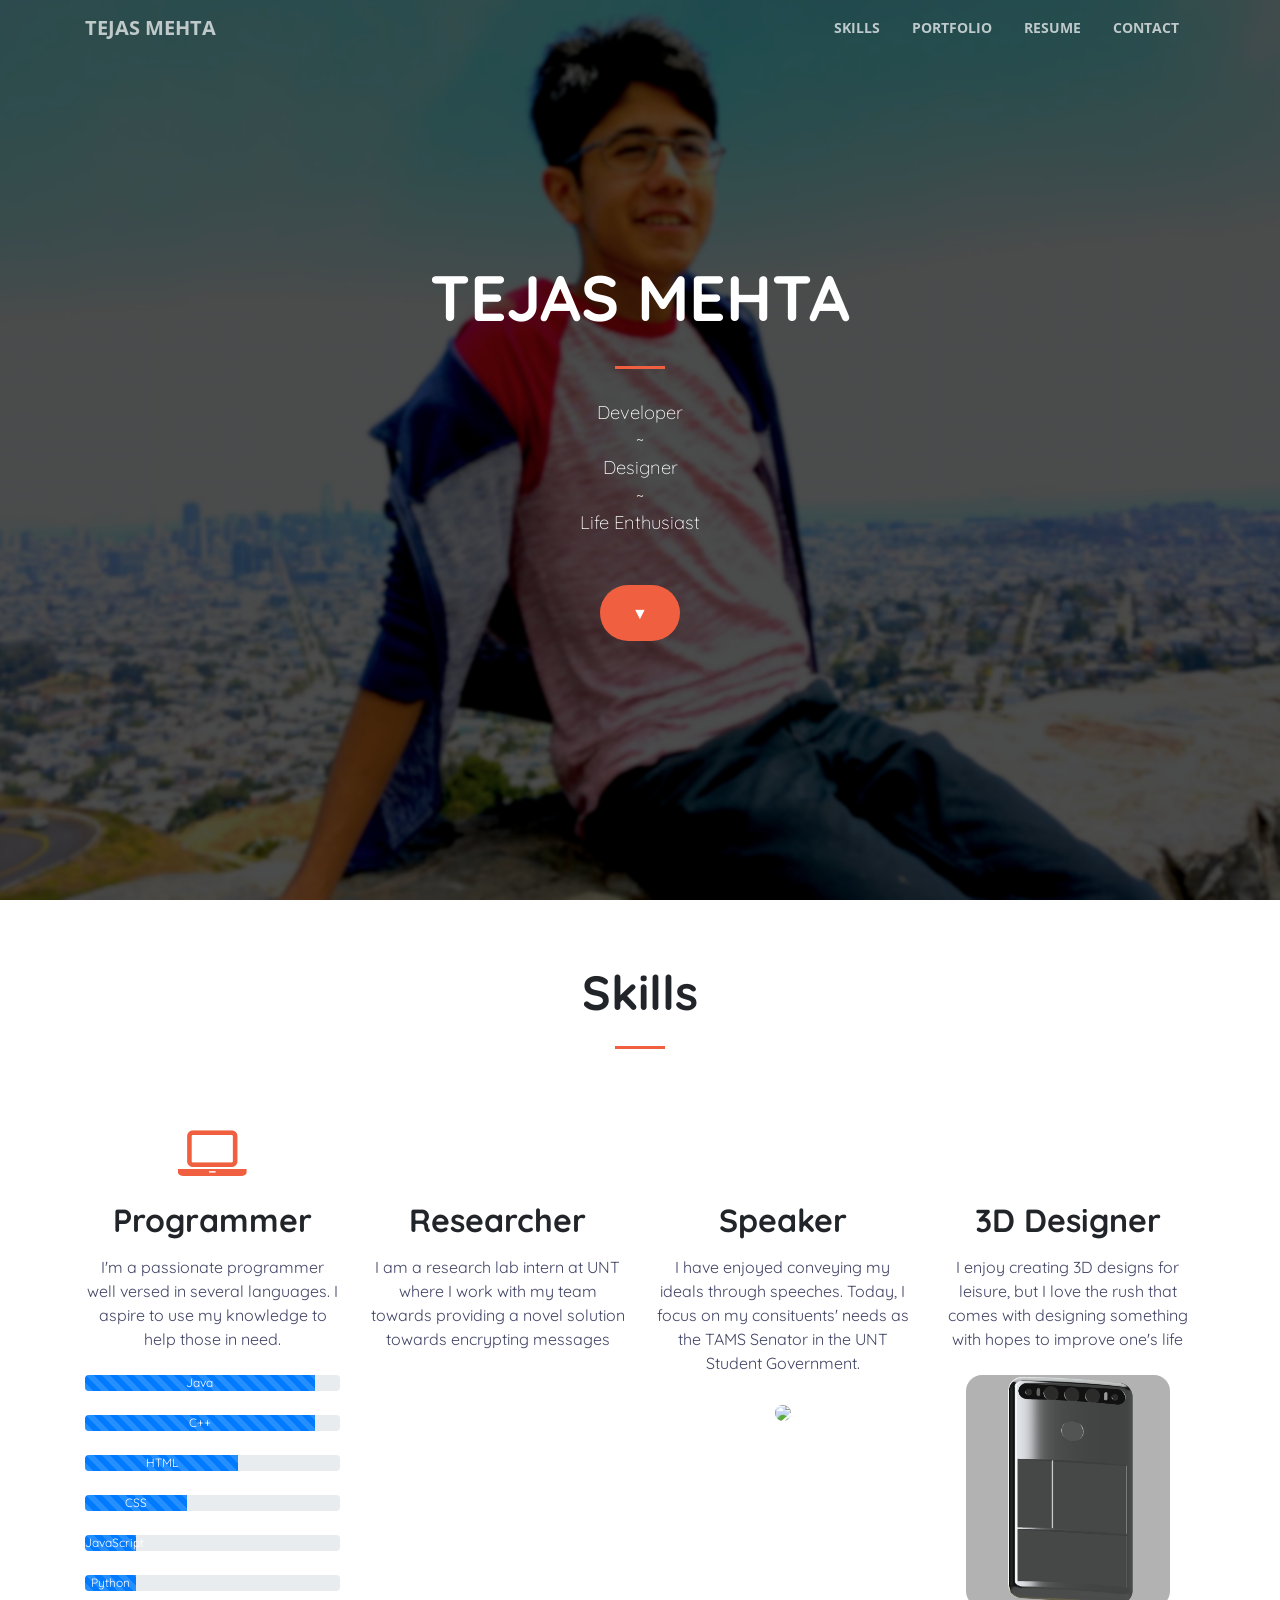
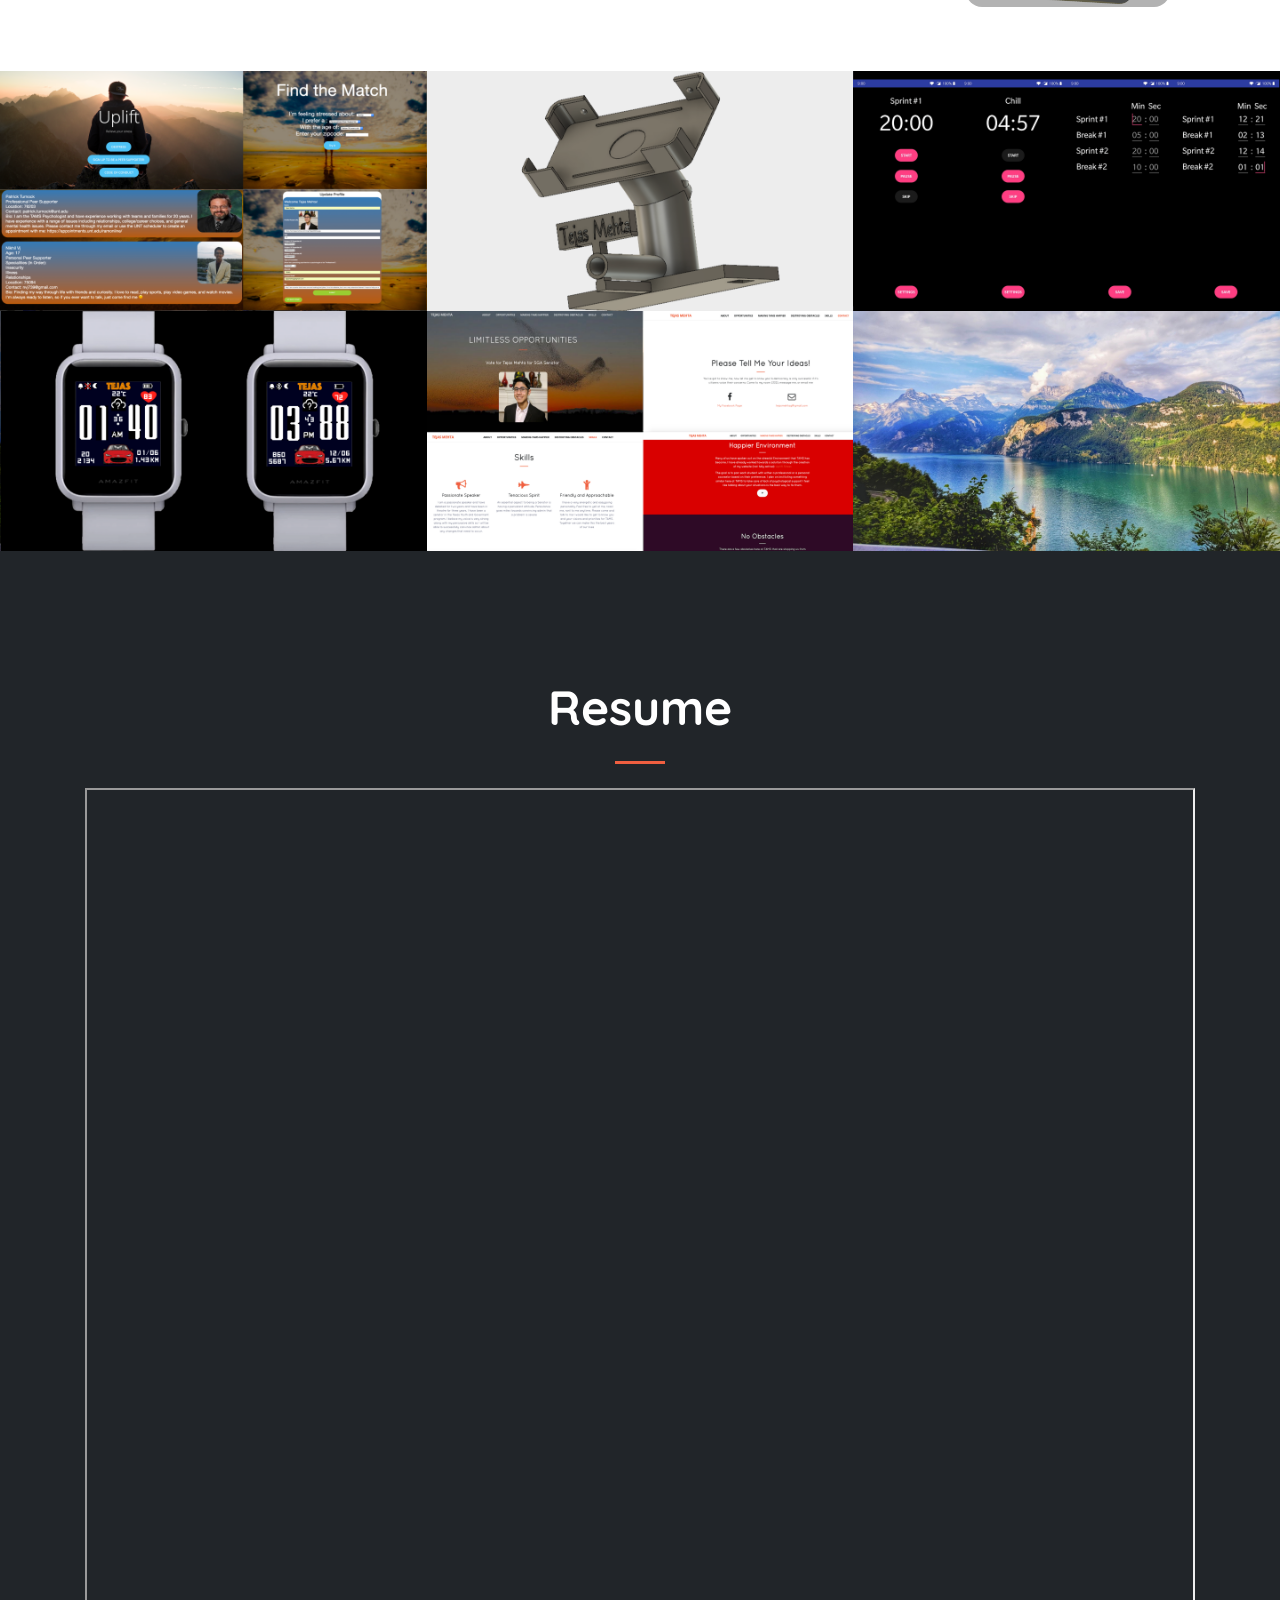
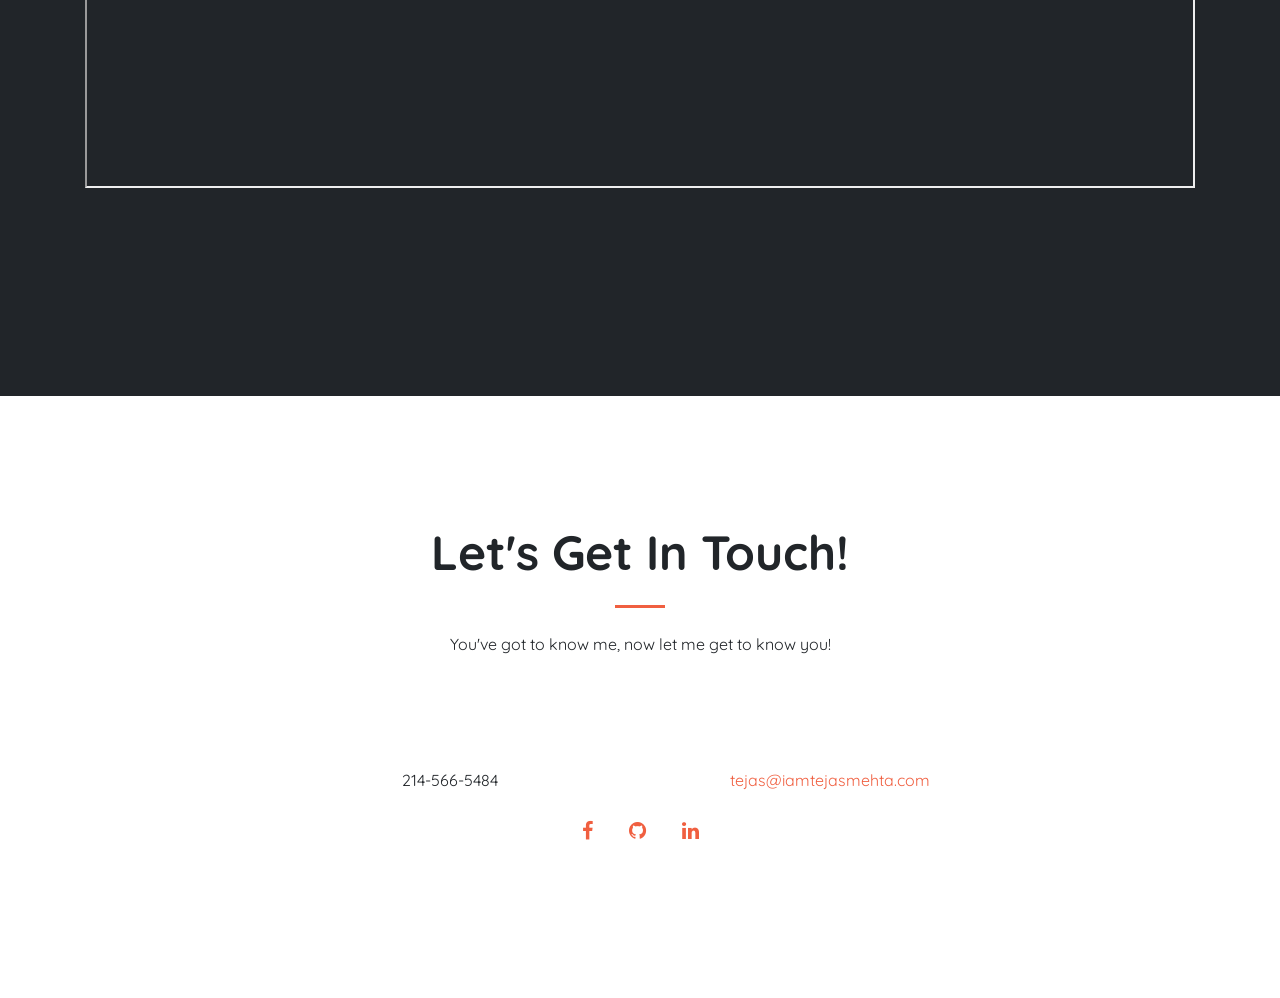
==== index.html @ 51f8ac5a "Pictures/-About Added pictures below skills. Removed the about section." ====
<!DOCTYPE html>
<html lang="en">

  <head>

    <meta charset="utf-8">
    <meta name="viewport" content="width=device-width, initial-scale=1, shrink-to-fit=no">
    <meta name="description" content="I am a TAMS student at the University of North Texas. I enjoy programming to make a difference in the community and I hope to give back by using my knowledge to help nonprofits and charities.">
    <meta name="author" content="Tejas Mehta">

    <title>Tejas Mehta</title>

    <!-- Bootstrap core CSS -->
    <link href="vendor/bootstrap/css/bootstrap.css" rel="stylesheet">


    <!-- Custom fonts for this template -->
    <link href="vendor/font-awesome/css/font-awesome.min.css" rel="stylesheet" type="text/css">
    <link href='https://fonts.googleapis.com/css?family=Open+Sans:300italic,400italic,600italic,700italic,800italic,400,300,600,700,800' rel='stylesheet' type='text/css'>
    <link href="https://fonts.googleapis.com/css?family=Quicksand" rel="stylesheet">
    <!-- Plugin CSS -->
    <link href="vendor/magnific-popup/magnific-popup.css" rel="stylesheet">

    <!-- Custom styles for this template -->
    <link href="css/creative.css" rel="stylesheet">

  </head>

  <body id="page-top">

    <!-- Navigation -->
    <nav class="navbar navbar-expand-lg navbar-light fixed-top" id="mainNav">
      <div class="container">
        <a class="navbar-brand js-scroll-trigger" href="#page-top">Tejas Mehta</a>
        <button class="navbar-toggler navbar-toggler-right" type="button" data-toggle="collapse" data-target="#navbarResponsive" aria-controls="navbarResponsive" aria-expanded="false" aria-label="Toggle navigation">
          <span class="navbar-toggler-icon"></span>
        </button>
        <div class="collapse navbar-collapse" id="navbarResponsive">
          <ul class="navbar-nav ml-auto">
          <!--  <li class="nav-item">
              <a class="nav-link js-scroll-trigger" href="#about">About</a>
            </li>-->
            <li class="nav-item">
              <a class="nav-link js-scroll-trigger" href="#skills">Skills</a>
            </li>
            <li class="nav-item">
              <a class="nav-link js-scroll-trigger" href="#portfolio">Portfolio</a>
            </li>
            <li class="nav-item">
              <a class="nav-link js-scroll-trigger" href="#resume">Resume</a>
            </li>
            <li class="nav-item">
              <a class="nav-link js-scroll-trigger" href="#contact">Contact</a>
            </li>
          </ul>
        </div>
      </div>
    </nav>

    <header class="masthead text-center text-white d-flex">
      <div class="container my-auto">
        <div class="row">
          <div class="col-lg-10 mx-auto">
            <h1 class="text-uppercase">
              <strong>Tejas Mehta</strong>
            </h1>
            <hr>
          </div>
          <div class="col-lg-8 mx-auto">
            <p class="text-boldish mb-5">Developer<br>~<br>Designer<br>~<br>Life Enthusiast</p>

          <a class="btn btn-primary btn-xl js-scroll-trigger" href="#skills">&#9660;</a>
          </div>
        </div>
      </div>
    </header>

    <!--<section class="bg-primary" id="about">
      <div class="container">
        <div class="row">
          <div class="col-lg-8 mx-auto text-center">
            <h2 class="section-heading text-white">Purpose</h2>
            <hr class="light my-4">
            <img class="rounded embed-responsive" src="img/TejasMehta.jpg" alt="Tejas Mehta Developer TAMS" style="width: 40%; position: relative;
    top: 0; bottom:0; left: 0; right:0;
    margin: auto;">
            <br>
            <p class="text-faded mb-4">I am a TAMS student at UNT. I enjoy programming to make a difference in the community and I hope to give back by using my knowledge to help nonprofits and charities.</p>
            <a class="btn btn-light btn-xl js-scroll-trigger" href="#skills">Get Started!</a>
          </div>
        </div>
      </div>
    </section>-->

    <section id="skills" style="padding:4rem;">
      <div class="container">
        <div class="row">
          <div class="col-lg-12 text-center">
            <h2 class="section-heading">Skills</h2>
            <hr class="my-4">
          </div>
        </div>
      </div>
      <div class="container">
        <div class="row">
          <div class="col-lg-3 col-md-6 text-center">
            <div class="service-box mt-5 mx-auto">
              <i class="fa fa-4x fas fa-laptop text-primary mb-3 sr-icons"></i>
              <h6 class="mb-3">Programmer</h3>
              <p class="text-muter mb-0">I'm a passionate programmer well versed in several languages. I aspire to use my knowledge to help those in need.</p>
              <br>
              <div class="progress">
      <div class="progress-bar progress-bar-success progress-bar-striped" role="progressbar" aria-valuenow="40" aria-valuemin="0" aria-valuemax="100" style="width:90%">
        Java
      </div>
    </div>
    <br>
    <div class="progress">
      <div class="progress-bar progress-bar-info progress-bar-striped" role="progressbar" aria-valuenow="50" aria-valuemin="0" aria-valuemax="100" style="width:90%">
        C++
      </div>
    </div>
    <br>
    <div class="progress">
      <div class="progress-bar progress-bar-warning progress-bar-striped" role="progressbar" aria-valuenow="60" aria-valuemin="0" aria-valuemax="100" style="width:60%">
        HTML
      </div>
    </div>
    <br>
    <div class="progress">
      <div class="progress-bar progress-bar-danger progress-bar-striped" role="progressbar" aria-valuenow="70" aria-valuemin="0" aria-valuemax="100" style="width:40%">
        CSS
      </div>
    </div>
    <br>
    <div class="progress">
      <div class="progress-bar progress-bar-danger progress-bar-striped" role="progressbar" aria-valuenow="70" aria-valuemin="0" aria-valuemax="100" style="width:20%">
        JavaScript
      </div>
    </div>
    <br>
    <div class="progress">
      <div class="progress-bar progress-bar-danger progress-bar-striped" role="progressbar" aria-valuenow="70" aria-valuemin="0" aria-valuemax="100" style="width:20%">
        Python
      </div>
    </div>
            </div>
          </div>
          <div class="col-lg-3 col-md-6 text-center">
            <div class="service-box mt-5 mx-auto">
              <i class="fa fa-4x fas fa-search text-primary mb-3 sr-icons"></i>
              <h6 class="mb-3">Researcher</h3>
              <p class="text-muter mb-0">I am a research lab intern at UNT where I work with my team towards providing a novel solution towards encrypting messages</p>
            </div>
          </div>
          <div class="col-lg-3 col-md-6 text-center">
            <div class="service-box mt-5 mx-auto">
              <i class="fa fa-4x fas fa-bullhorn text-primary mb-3 sr-icons"></i>
              <h6 class="mb-3">Speaker</h3>
              <p class="text-muter mb-0">I have enjoyed conveying my ideals through speeches. Today, I focus on my consituents' needs as the TAMS Senator in the UNT Student Government.</p>
              <br>
              <img class="img-fluid" src="img/TejasSGA.jpg" style="max-width: 80%; border-radius: 1em;"></img>
            </div>
          </div>
          <div class="col-lg-3 col-md-6 text-center">
            <div class="service-box mt-5 mx-auto">
              <i class="fa fa-4x fas fa-save text-primary mb-3 sr-icons"></i>
              <h6 class="mb-3">3D Designer</h3>
              <p class="text-muter mb-0">I enjoy creating 3D designs for leisure, but I love the rush that comes with designing something with hopes to improve one's life</p>
              <br>
              <img class="img-fluid" src="img/3DPhone.png" style="max-width: 80%; border-radius: 1em;"></img>
            </div>
          </div>
        </div>
      </div>
    </section>

    <section class="p-0" id="portfolio" style="background-color:#000000">
    <!--  <div class="container">
        <div class="row">
          <div class="col-lg-12 text-center">
            <br>
            <br>
            <br>
            <h2 class="section-heading" style="color:white;">Portfolio</h2>
            <hr class="my-4">
          </div>
        </div>
      </div>-->
      <div class="container-fluid p-0">
        <div class="row no-gutters popup-gallery">
          <div class="col-lg-4 col-sm-6">
            <a class="portfolio-box" href="https://upliftstress.com">
              <img class="img-fluid" src="img/portfolio/thumbnails/upliftstress.png" alt="">
              <div class="portfolio-box-caption">
                <div class="portfolio-box-caption-content">
                  <div class="project-category text-faded">
                    Webapp
                  </div>
                  <div class="project-name">
                    Uplift Stress Peer Support Program
                  </div>
                </div>
              </div>
            </a>
          </div>
          <div class="col-lg-4 col-sm-6">
            <a class="portfolio-box" href="3d.html">
              <img class="img-fluid" src="SamplModel.png" alt="">
              <div class="portfolio-box-caption">
                <div class="portfolio-box-caption-content">
                  <div class="project-category text-faded">
                    Designs
                  </div>
                  <div class="project-name">
                    3D Portfolio
                  </div>
                </div>
              </div>
            </a>
          </div>
          <div class="col-lg-4 col-sm-6">
            <a class="portfolio-box" href="https://play.google.com/store/apps/details?id=com.iamtejasmehta.productivitytimer">
              <img class="img-fluid" src="img/portfolio/thumbnails/flowcus.png" alt="">
              <div class="portfolio-box-caption">
                <div class="portfolio-box-caption-content">
                  <div class="project-category text-faded">
                    Android App
                  </div>
                  <div class="project-name">
                    Flowcus: Productivity Timer
                  </div>
                </div>
              </div>
            </a>
          </div>
          <div class="col-lg-4 col-sm-6">
            <a class="portfolio-box" href="https://github.com/TejasMehta1/AmazefitBipWatchFace/">
              <img class="img-fluid" src="img/portfolio/thumbnails/watchface.png" alt="">
              <div class="portfolio-box-caption">
                <div class="portfolio-box-caption-content">
                  <div class="project-category text-faded">
                    Watch Face
                  </div>
                  <div class="project-name">
                    Custom Watch Face designed for Amazefit Bip
                  </div>
                </div>
              </div>
            </a>
          </div>
          <div class="col-lg-4 col-sm-6">
            <a class="portfolio-box" href="http://tejastdoit.com">
              <img class="img-fluid" src="img/portfolio/thumbnails/SGA.png" alt="">
              <div class="portfolio-box-caption">
                <div class="portfolio-box-caption-content">
                  <div class="project-category text-faded">
                     Website
                  </div>
                  <div class="project-name">
                    UNT Student Government Association Campaign Website
                  </div>
                </div>
              </div>
            </a>
          </div>
          <div class="col-lg-4 col-sm-6">
            <a class="portfolio-box" href="https://www.instagram.com/tejasmehtaphotography/">
              <img class="img-fluid" src="img/portfolio/thumbnails/swiss.jpeg" alt="">
              <div class="portfolio-box-caption">
                <div class="portfolio-box-caption-content">
                  <div class="project-category text-faded">
                    Photography
                  </div>
                  <div class="project-name">
                    Personal Hobby to capture the beauty around me
                  </div>
                </div>
              </div>
            </a>
          </div>
        </div>
      </div>
    </section>

    <section id="resume" class="bg-dark text-white">
      <div class="container text-center">
        <h2 class="mb-4">Resume</h2>
          <hr class="my-4"></hr>

        <iframe id="iframepdf" src="TejasMehtaResumeLM.pdf" width="100%" height="1000px" align="middle"></iframe>
        <br>
        <br>
        <a class="btn btn-light btn-xl sr-button" href="https://drive.google.com/file/d/1ThZBpX7oLF7-K-Q212BuWaue8v_nfNU3/view?usp=sharing">Download Now!</a>

  </div>
    </section>

    <section id="contact">
      <div class="container">
        <div class="row">
          <div class="col-lg-8 mx-auto text-center">
            <h2 class="section-heading">Let's Get In Touch!</h2>
            <hr class="my-4">
            <p class="mb-5">You've got to know me, now let me get to know you!</p>
          </div>
        </div>
        <div class="row">
          <div class="col-lg-4 ml-auto text-center">
            <i class="fa fa-phone fa-3x mb-3 sr-contact"></i>
            <p>214-566-5484</p>
          </div>
          <div class="col-lg-4 mr-auto text-center">
            <i class="fa fa-envelope-o fa-3x mb-3 sr-contact"></i>
            <p>
              <a href="mailto:tejas@iamtejasmehta.com">tejas@iamtejasmehta.com</a>
            </p>
          </div>

          <div class="col-lg-8 mx-auto text-center">
            <p>
              <a class="btn btn-social-icon btn-lg btn-facebook" onclick="_gaq.push(['_trackEvent', 'btn-social-icon', 'click', 'btn-lg']);" href="https://www.facebook.com/TejasMehtaG"><i class="fa fa-facebook"></i></a>
              <a class="btn btn-social-icon btn-lg btn-github" onclick="_gaq.push(['_trackEvent', 'btn-social-icon', 'click', 'btn-lg']);" href="http://github.com/TejasMehta1"><i class="fa fa-github" ></i></a>
              <a class="btn btn-social-icon btn-lg btn-linkedin" onclick="_gaq.push(['_trackEvent', 'btn-social-icon', 'click', 'btn-lg']);" href="https://www.linkedin.com/in/tejas-mehta-98a199147"><i class="fa fa-linkedin"></i></a>
             </p>
            </p>

        </div>
      </div>
    </section>

    <!-- Bootstrap core JavaScript -->
    <script src="vendor/jquery/jquery.min.js"></script>
    <script src="vendor/bootstrap/js/bootstrap.bundle.min.js"></script>

    <!-- Plugin JavaScript -->
    <script src="vendor/jquery-easing/jquery.easing.min.js"></script>
    <script src="vendor/scrollreveal/scrollreveal.min.js"></script>
    <script src="vendor/magnific-popup/jquery.magnific-popupnew.js"></script>

    <!-- Custom scripts for this template -->
    <script src="js/creative.min.js"></script>

  </body>

</html>
---- css/creative.css ----
body,
html {
  width: 100%;
  height: 100%;
}



.text-boldish{
  font-weight: bold;
}

body {
  font-family: 'Quicksand', sans-serif;
  /*font-family: 'Merriweather', 'Helvetica Neue', Arial, sans-serif;*/
}

#skills {

}

hr {
  max-width: 50px;
  border-width: 3px;
  border-color: #F05F40;
}

hr.light {
  border-color: #fff;
}

a {
  color: #F05F40;
  -webkit-transition: all 0.2s;
  -moz-transition: all 0.2s;
  transition: all 0.2s;
}

a:hover {
  color: #f05f40;
}

h1,
h2,
h3,
h4,
h5 {

font-family: 'Quicksand', sans-serif;
font-weight: bolder;
font-size: 3rem;
}

h6
{
  font-family: 'Quicksand', sans-serif;
  font-weight: bolder;
  font-size: 2rem;

}

.text-muter{
  color: rgba(0, 6, 50, 0.75);
}

.bg-primary {
  background-color: #F05F40 !important;
}

.bg-dark {
  background-color: #212529 !important;
}

.text-faded {
  color: rgba(255, 255, 255, 1.0);

}

section {
  padding: 8rem 0;
}

.section-heading {
  margin-top: 0;
}

::-moz-selection {
  color: #fff;
  background: #212529;
  text-shadow: none;
}

::selection {
  color: #fff;
  background: #212529;
  text-shadow: none;
}

img::selection {
  color: #fff;
  background: transparent;
}

img::-moz-selection {
  color: #fff;
  background: transparent;
}

#mainNav {
  border-bottom: 1px solid rgba(33, 37, 41, 0.1);
  background-color: #fff;
  font-family: 'Open Sans', 'Helvetica Neue', Arial, sans-serif;
  -webkit-transition: all 0.2s;
  -moz-transition: all 0.2s;
  transition: all 0.2s;
}

#mainNav .navbar-brand {
  font-weight: 700;
  text-transform: uppercase;
  color: #F05F40;
  font-family: 'Open Sans', 'Helvetica Neue', Arial, sans-serif;
}

#mainNav .navbar-brand:focus, #mainNav .navbar-brand:hover {
  color: #f05f40;
}

#mainNav .navbar-nav > li.nav-item > a.nav-link,
#mainNav .navbar-nav > li.nav-item > a.nav-link:focus {
  font-size: .9rem;
  font-weight: 700;
  text-transform: uppercase;
  color: #212529;
}

#mainNav .navbar-nav > li.nav-item > a.nav-link:hover,
#mainNav .navbar-nav > li.nav-item > a.nav-link:focus:hover {
  color: #F05F40;
}

#mainNav .navbar-nav > li.nav-item > a.nav-link.active,
#mainNav .navbar-nav > li.nav-item > a.nav-link:focus.active {
  color: #F05F40 !important;
  background-color: transparent;
}

#mainNav .navbar-nav > li.nav-item > a.nav-link.active:hover,
#mainNav .navbar-nav > li.nav-item > a.nav-link:focus.active:hover {
  background-color: transparent;
}

@media (min-width: 992px) {
  #mainNav {
    border-color: transparent;
    background-color: transparent;
  }
  #mainNav .navbar-brand {
    color: rgba(255, 255, 255, 0.7);
  }
  #mainNav .navbar-brand:focus, #mainNav .navbar-brand:hover {
    color: #fff;
  }
  #mainNav .navbar-nav > li.nav-item > a.nav-link {
    padding: 0.5rem 1rem;
  }
  #mainNav .navbar-nav > li.nav-item > a.nav-link,
  #mainNav .navbar-nav > li.nav-item > a.nav-link:focus {
    color: rgba(255, 255, 255, 0.7);
  }
  #mainNav .navbar-nav > li.nav-item > a.nav-link:hover,
  #mainNav .navbar-nav > li.nav-item > a.nav-link:focus:hover {
    color: #fff;
  }
  #mainNav.navbar-shrink {
    border-bottom: 1px solid rgba(33, 37, 41, 0.1);
    background-color: #fff;
  }
  #mainNav.navbar-shrink .navbar-brand {
    color: #F05F40;
  }
  #mainNav.navbar-shrink .navbar-brand:focus, #mainNav.navbar-shrink .navbar-brand:hover {
    color: #f05f40;
  }
  #mainNav.navbar-shrink .navbar-nav > li.nav-item > a.nav-link,
  #mainNav.navbar-shrink .navbar-nav > li.nav-item > a.nav-link:focus {
    color: #212529;
  }
  #mainNav.navbar-shrink .navbar-nav > li.nav-item > a.nav-link:hover,
  #mainNav.navbar-shrink .navbar-nav > li.nav-item > a.nav-link:focus:hover {
    color: #F05F40;
  }
}

header.masthead {

  padding-top: 10rem;
  padding-bottom: calc(10rem - 56px);
background-image: url("../img/head2.png");
background-attachment: fixed;
  background-position: center;
  background-repeat: no-repeat;
  background-size: cover;
  background-position: center center;
  -webkit-background-size: cover;
  -moz-background-size: cover;
  -o-background-size: cover;
  background-size: cover;
}

header.masthead hr {
  margin-top: 30px;
  margin-bottom: 30px;
}

header.masthead h1 {
  font-size: 2rem;
}

header.masthead p {
  font-weight: 300;
}

@media (min-width: 768px) {
  header.masthead p {
    font-size: 1.15rem;
  }
}

@media (min-width: 992px) {
  header.masthead {
    height: 100vh;
    min-height: 650px;
    padding-top: 0;
    padding-bottom: 0;
  }
  header.masthead h1 {
    font-size: 3rem;
  }
}

@media (min-width: 1200px) {
  header.masthead h1 {
    font-size: 4rem;
  }
}

.service-box {
  max-width: 400px;
}

.portfolio-box {
  position: relative;
  display: block;
  max-width: 650px;
  margin: 0 auto;
}

.portfolio-box .portfolio-box-caption {
  position: absolute;
  bottom: 0;
  display: block;
  width: 100%;
  height: 100%;
  text-align: center;
  opacity: 0;
  color: #fff;
  background: rgba(240, 95, 64, 0.9);
  -webkit-transition: all 0.2s;
  -moz-transition: all 0.2s;
  transition: all 0.2s;
}

.portfolio-box .portfolio-box-caption .portfolio-box-caption-content {
  position: absolute;
  top: 50%;
  width: 100%;
  transform: translateY(-50%);
  text-align: center;
}

.portfolio-box .portfolio-box-caption .portfolio-box-caption-content .project-category,
.portfolio-box .portfolio-box-caption .portfolio-box-caption-content .project-name {
  padding: 0 15px;
  font-family: 'Open Sans', 'Helvetica Neue', Arial, sans-serif;
}

.portfolio-box .portfolio-box-caption .portfolio-box-caption-content .project-category {
  font-size: 14px;
  font-weight: 600;
  text-transform: uppercase;
}

.portfolio-box .portfolio-box-caption .portfolio-box-caption-content .project-name {
  font-size: 18px;
}

.portfolio-box:hover .portfolio-box-caption {
  opacity: 1;
}

.portfolio-box:focus {
  outline: none;
}

@media (min-width: 768px) {
  .portfolio-box .portfolio-box-caption .portfolio-box-caption-content .project-category {
    font-size: 16px;
  }
  .portfolio-box .portfolio-box-caption .portfolio-box-caption-content .project-name {
    font-size: 22px;
  }
}

.text-primary {
  color: #F05F40 !important;
}

.rounded {
  width: 10px;
}


.btn {
  font-weight: 700;
  text-transform: uppercase;
  border: none;
  border-radius: 300px;
  font-family: 'Open Sans', 'Helvetica Neue', Arial, sans-serif;
}

.btn-xl {
  padding: 1rem 2rem;
}

.btn-primary {
  background-color: #F05F40;
  border-color: #F05F40;
}

.btn-primary:hover, .btn-primary:focus, .btn-primary:active {
  color: #fff;
  background-color: #ee4b28 !important;
}

.btn-primary:active, .btn-primary:focus {
  box-shadow: 0 0 0 0.2rem rgba(240, 95, 64, 0.5) !important;
}
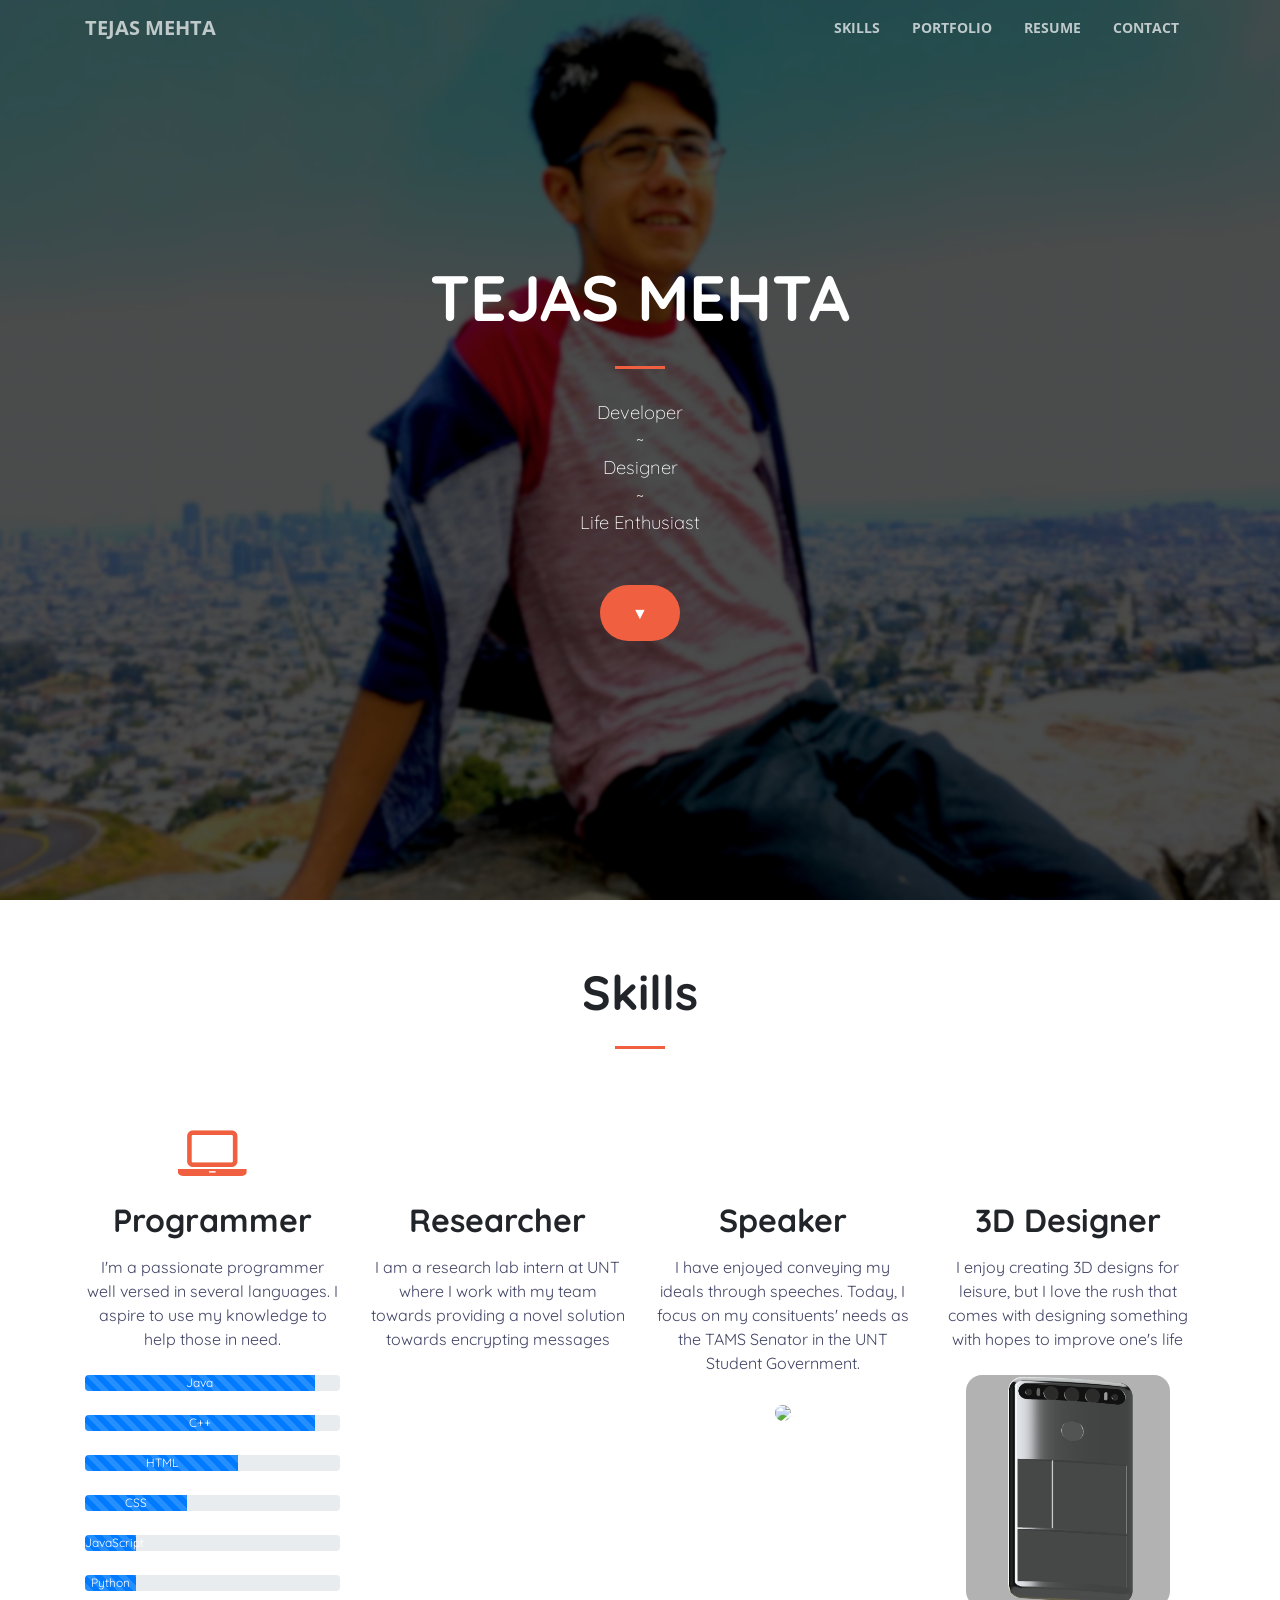
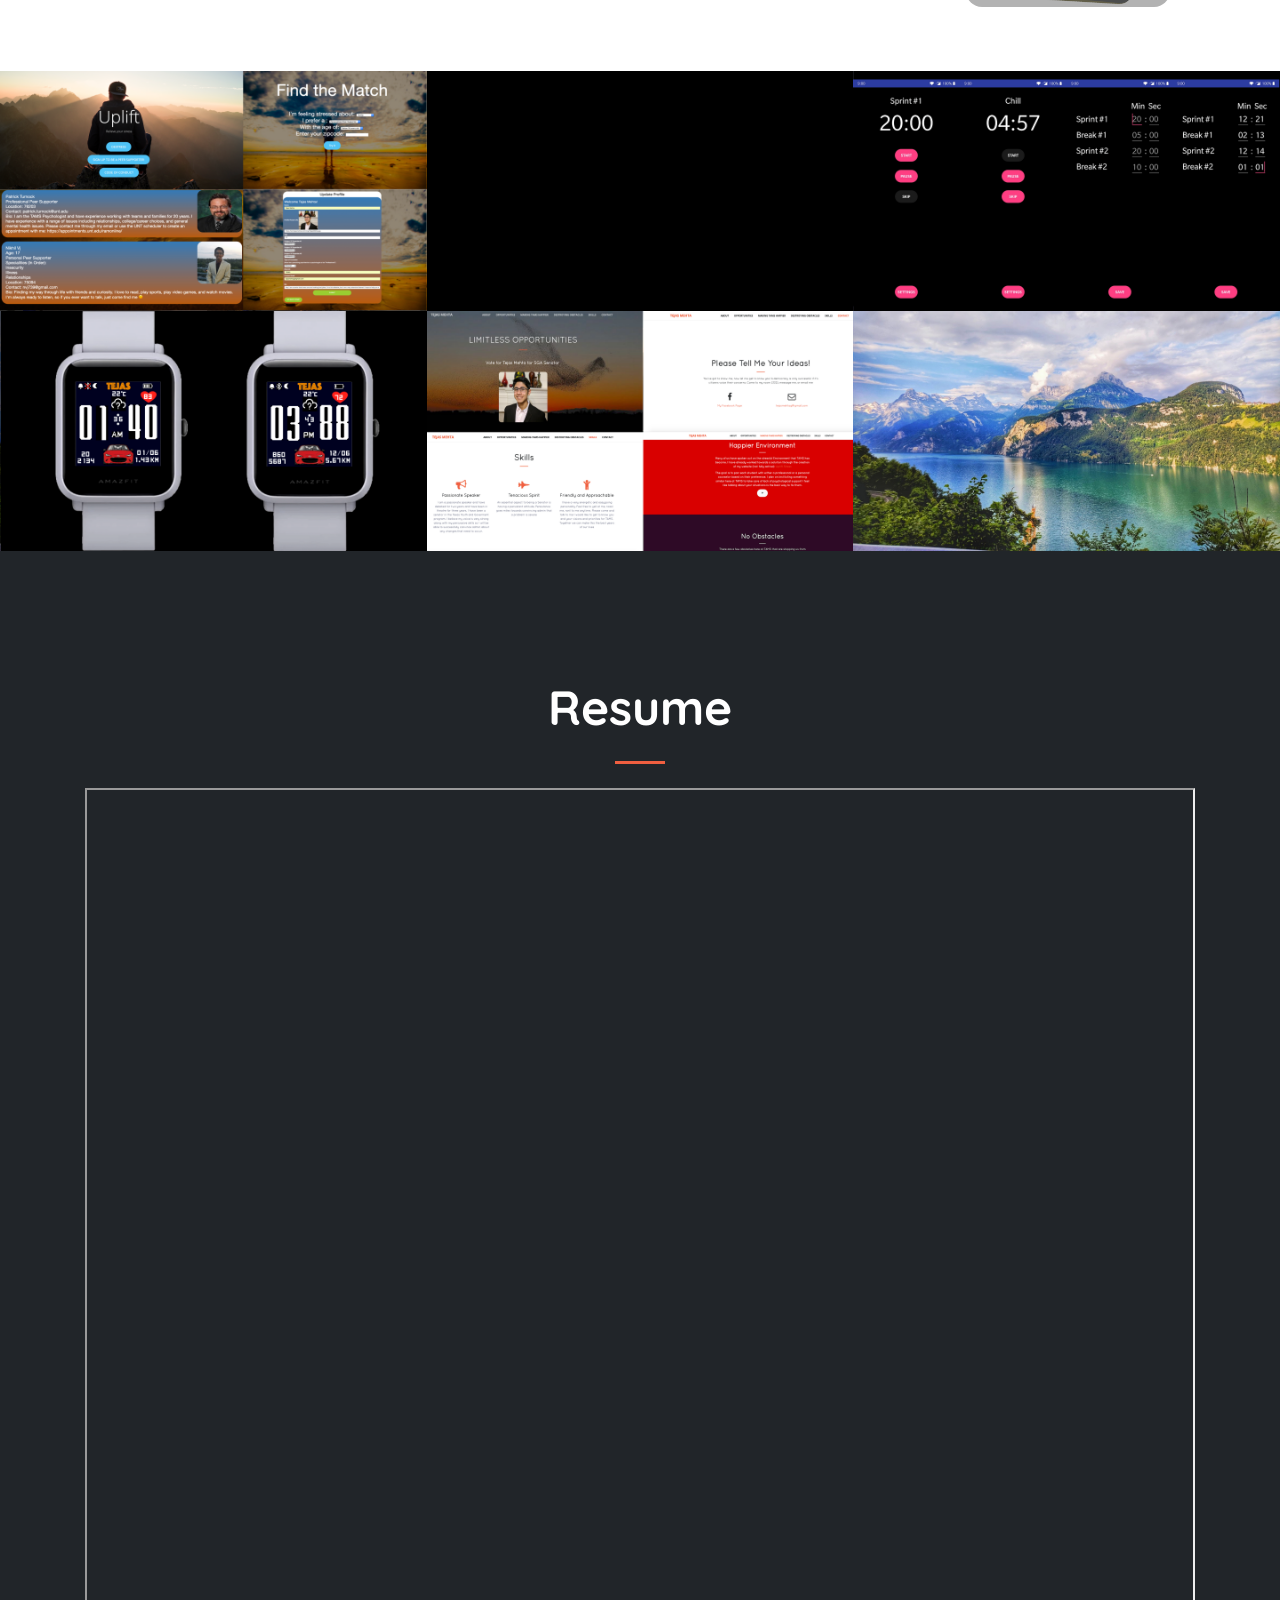
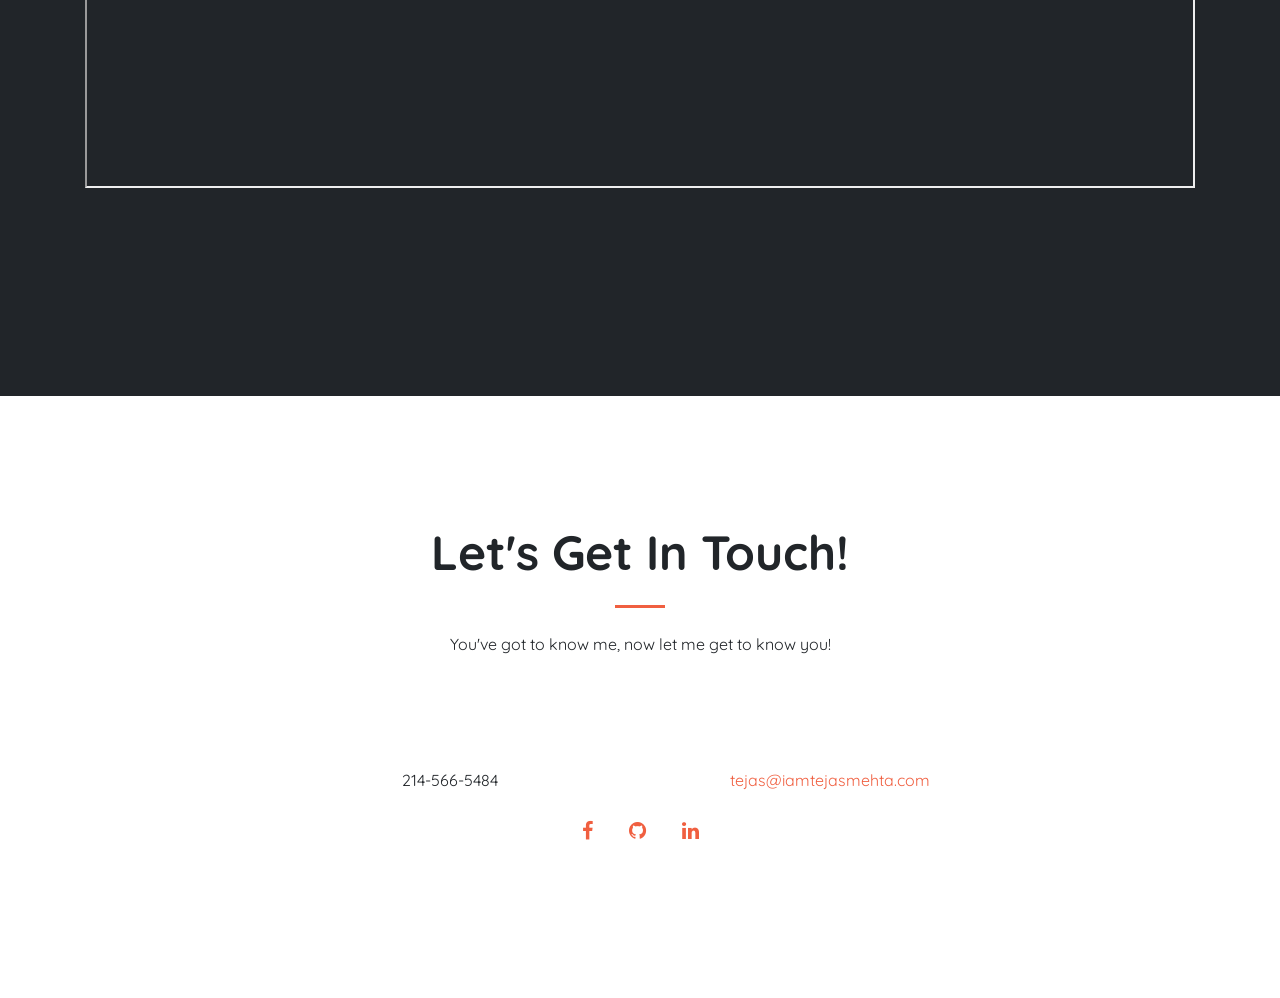
==== commit e8811ecc: "Update index.html" ====
--- a/index.html
+++ b/index.html
@@ -206,7 +206,7 @@
           </div>
           <div class="col-lg-4 col-sm-6">
             <a class="portfolio-box" href="3d.html">
-              <img class="img-fluid" src="SamplModel.png" alt="">
+              <img class="img-fluid" src="Sampfresodel.png" alt="">
               <div class="portfolio-box-caption">
                 <div class="portfolio-box-caption-content">
                   <div class="project-category text-faded">
@@ -288,10 +288,10 @@
         <h2 class="mb-4">Resume</h2>
           <hr class="my-4"></hr>
 
-        <iframe id="iframepdf" src="TejasMehtaResumeLM.pdf" width="100%" height="1000px" align="middle"></iframe>
+        <iframe id="iframepdf" src="TejasCSBResume6.pdf" width="100%" height="1000px" align="middle"></iframe>
         <br>
         <br>
-        <a class="btn btn-light btn-xl sr-button" href="https://drive.google.com/file/d/1ThZBpX7oLF7-K-Q212BuWaue8v_nfNU3/view?usp=sharing">Download Now!</a>
+        <a class="btn btn-light btn-xl sr-button" href="https://drive.google.com/file/d/1D6YU3lhRKOw3DVrWZITuKQxSP9kMrve3/view?usp=sharing">Download Now!</a>
 
   </div>
     </section>
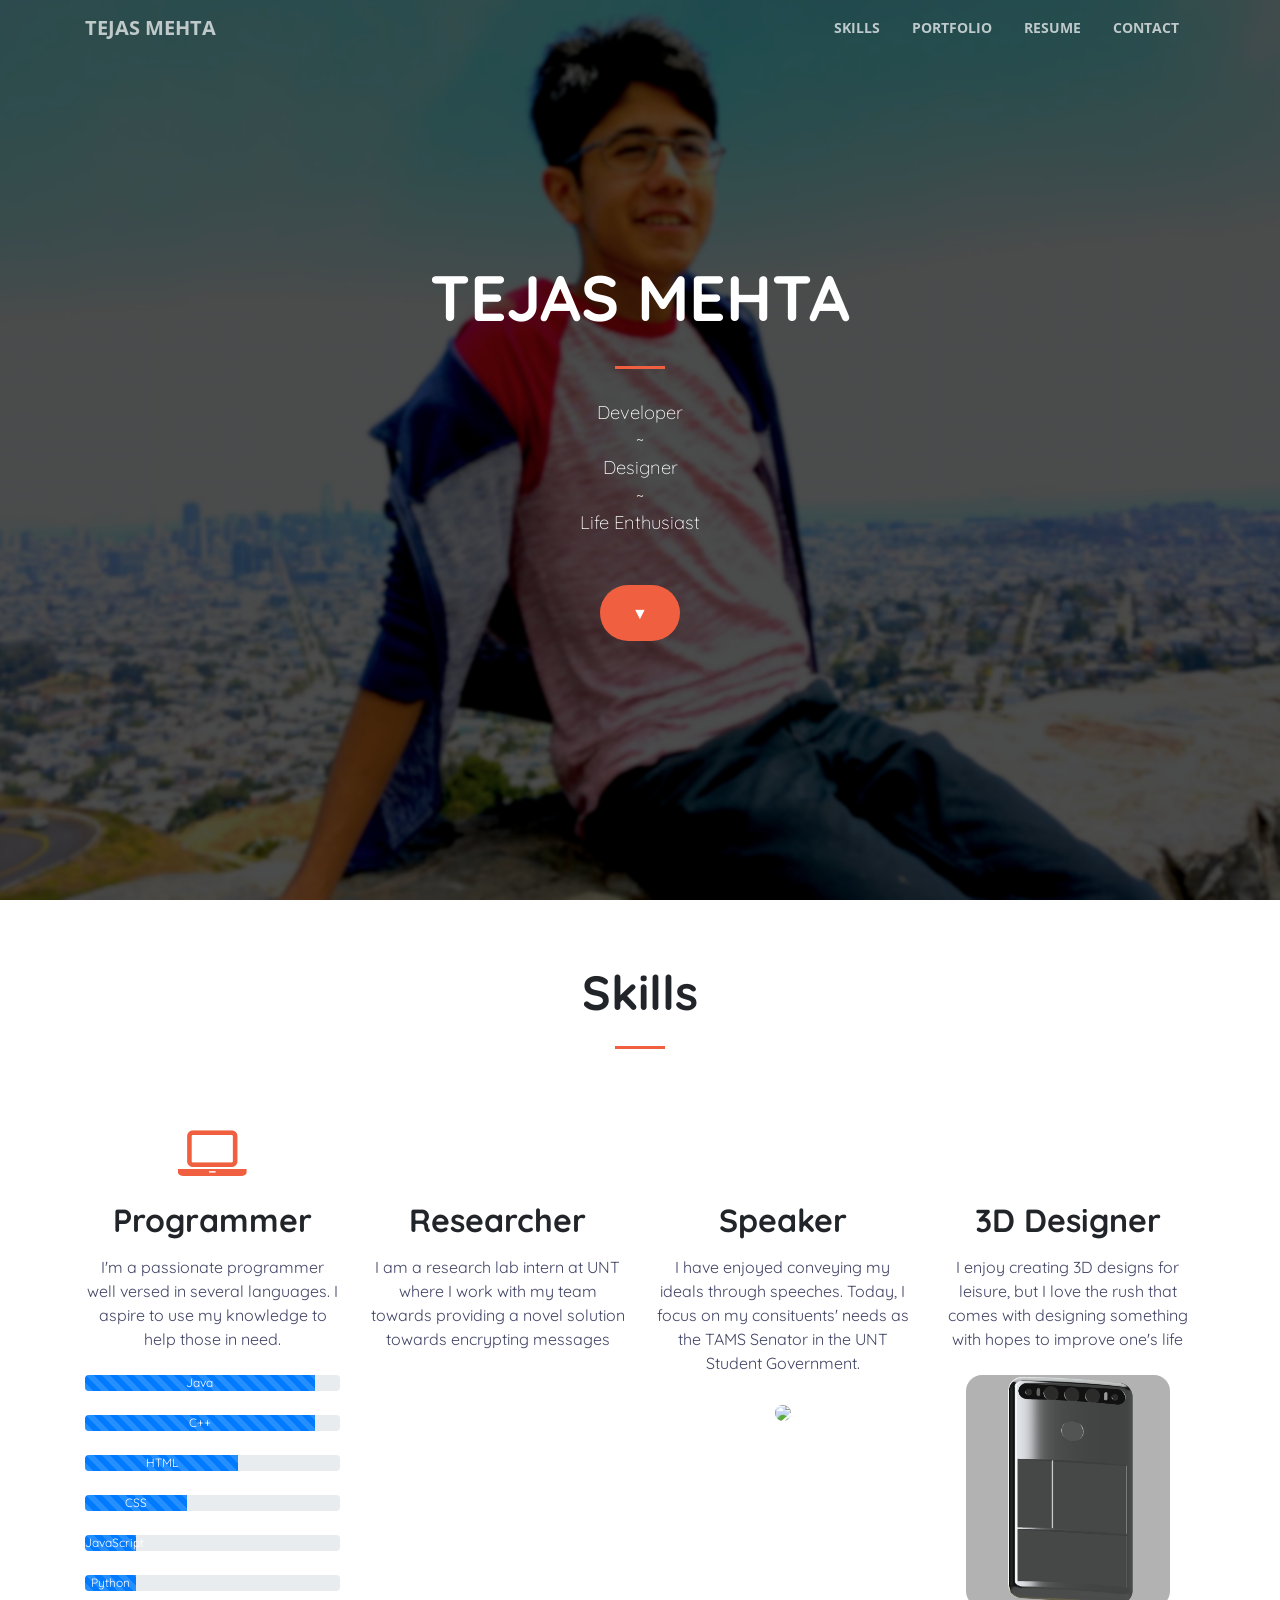
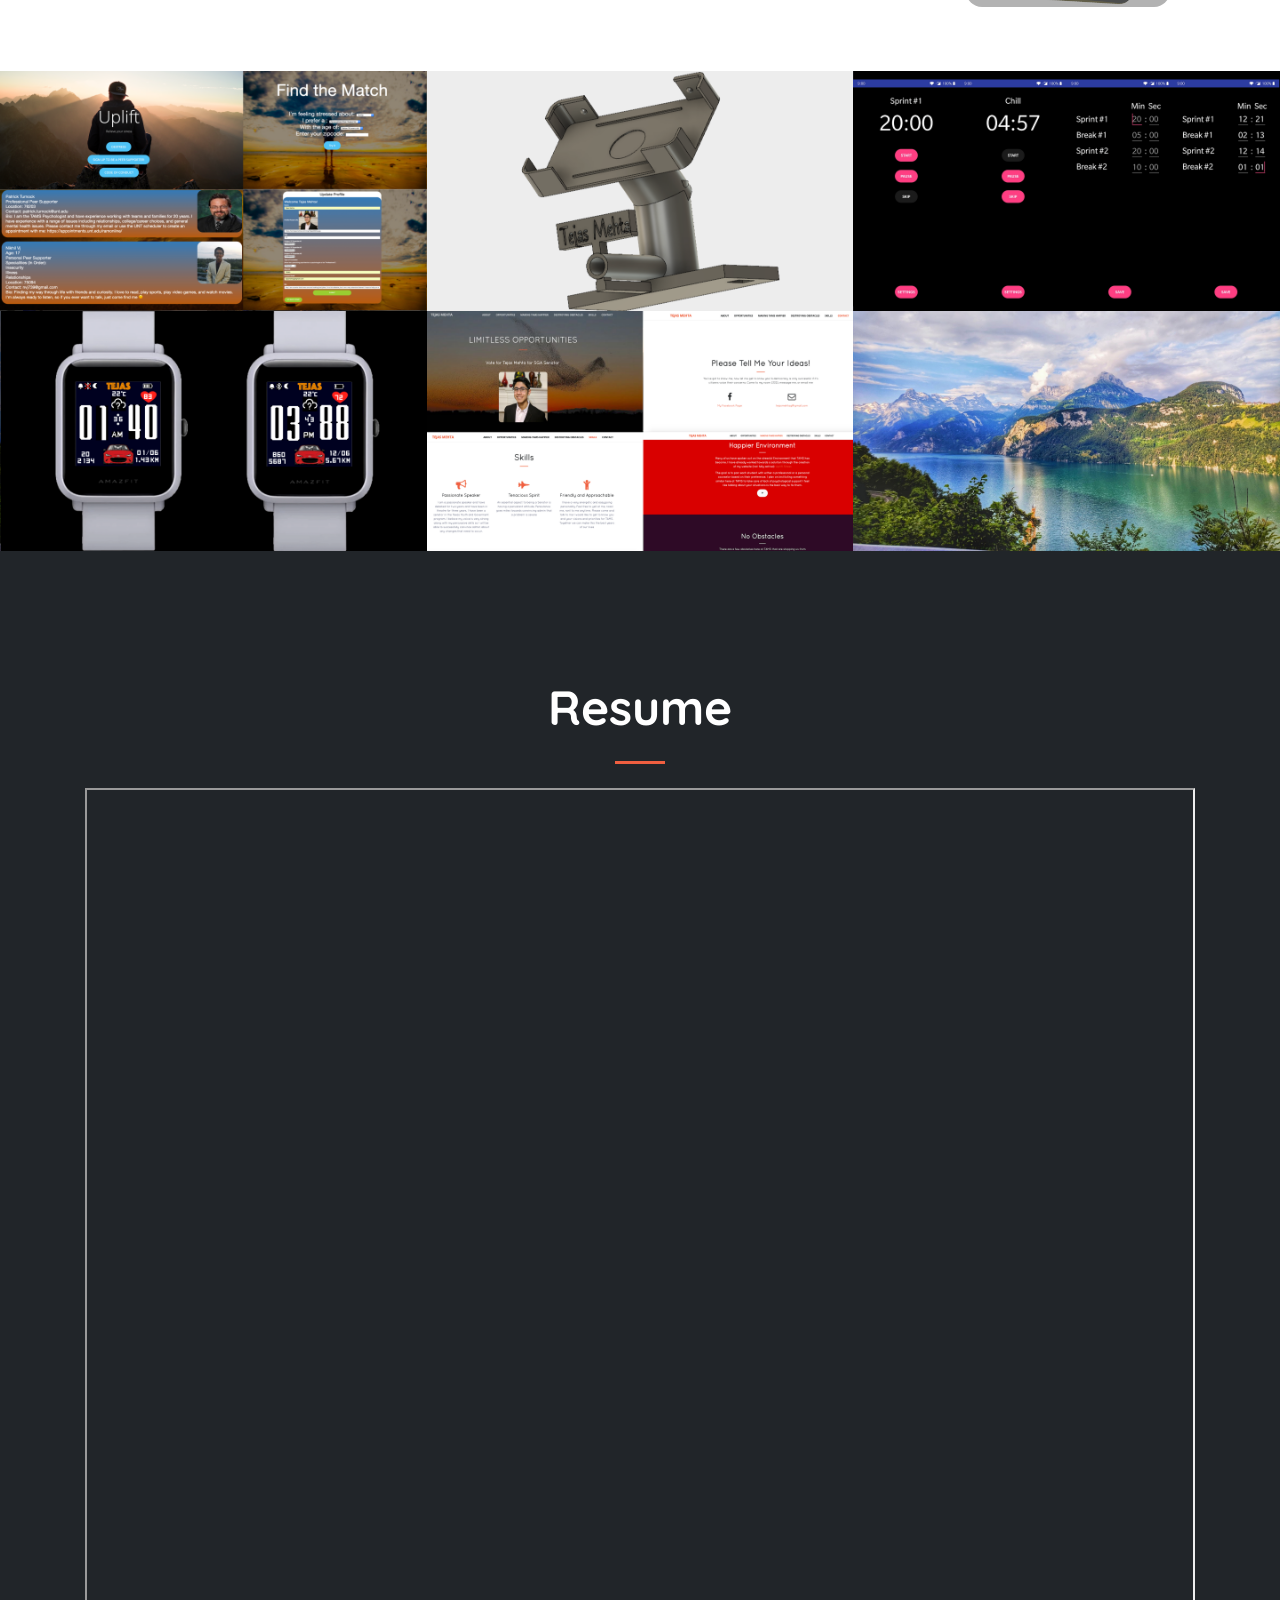
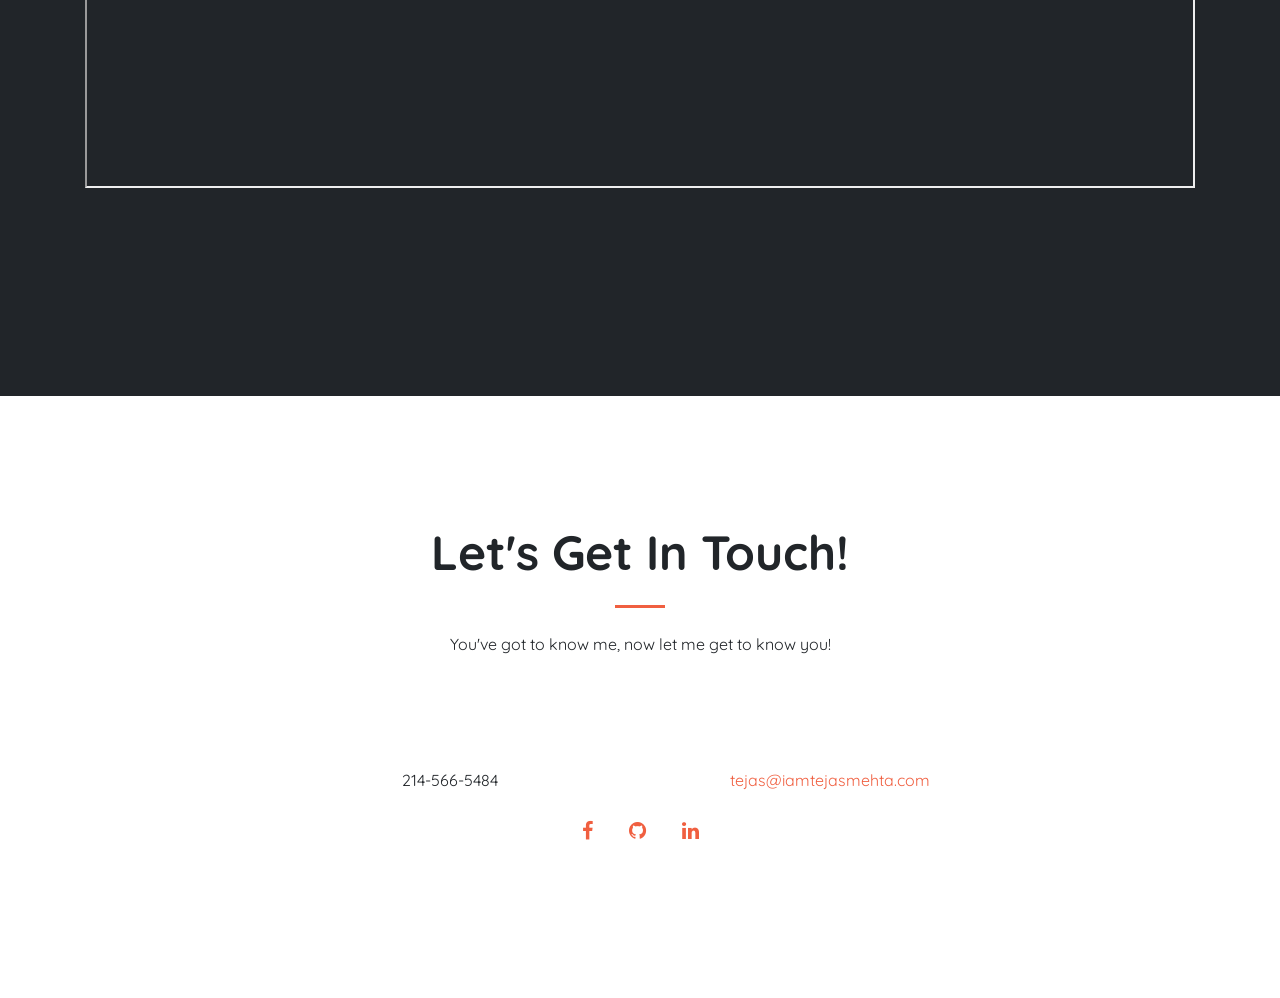
==== commit 76567489: "Update index.html" ====
--- a/index.html
+++ b/index.html
@@ -206,7 +206,7 @@
           </div>
           <div class="col-lg-4 col-sm-6">
             <a class="portfolio-box" href="3d.html">
-              <img class="img-fluid" src="Sampfresodel.png" alt="">
+              <img class="img-fluid" src="SamplModel.png" alt="">
               <div class="portfolio-box-caption">
                 <div class="portfolio-box-caption-content">
                   <div class="project-category text-faded">
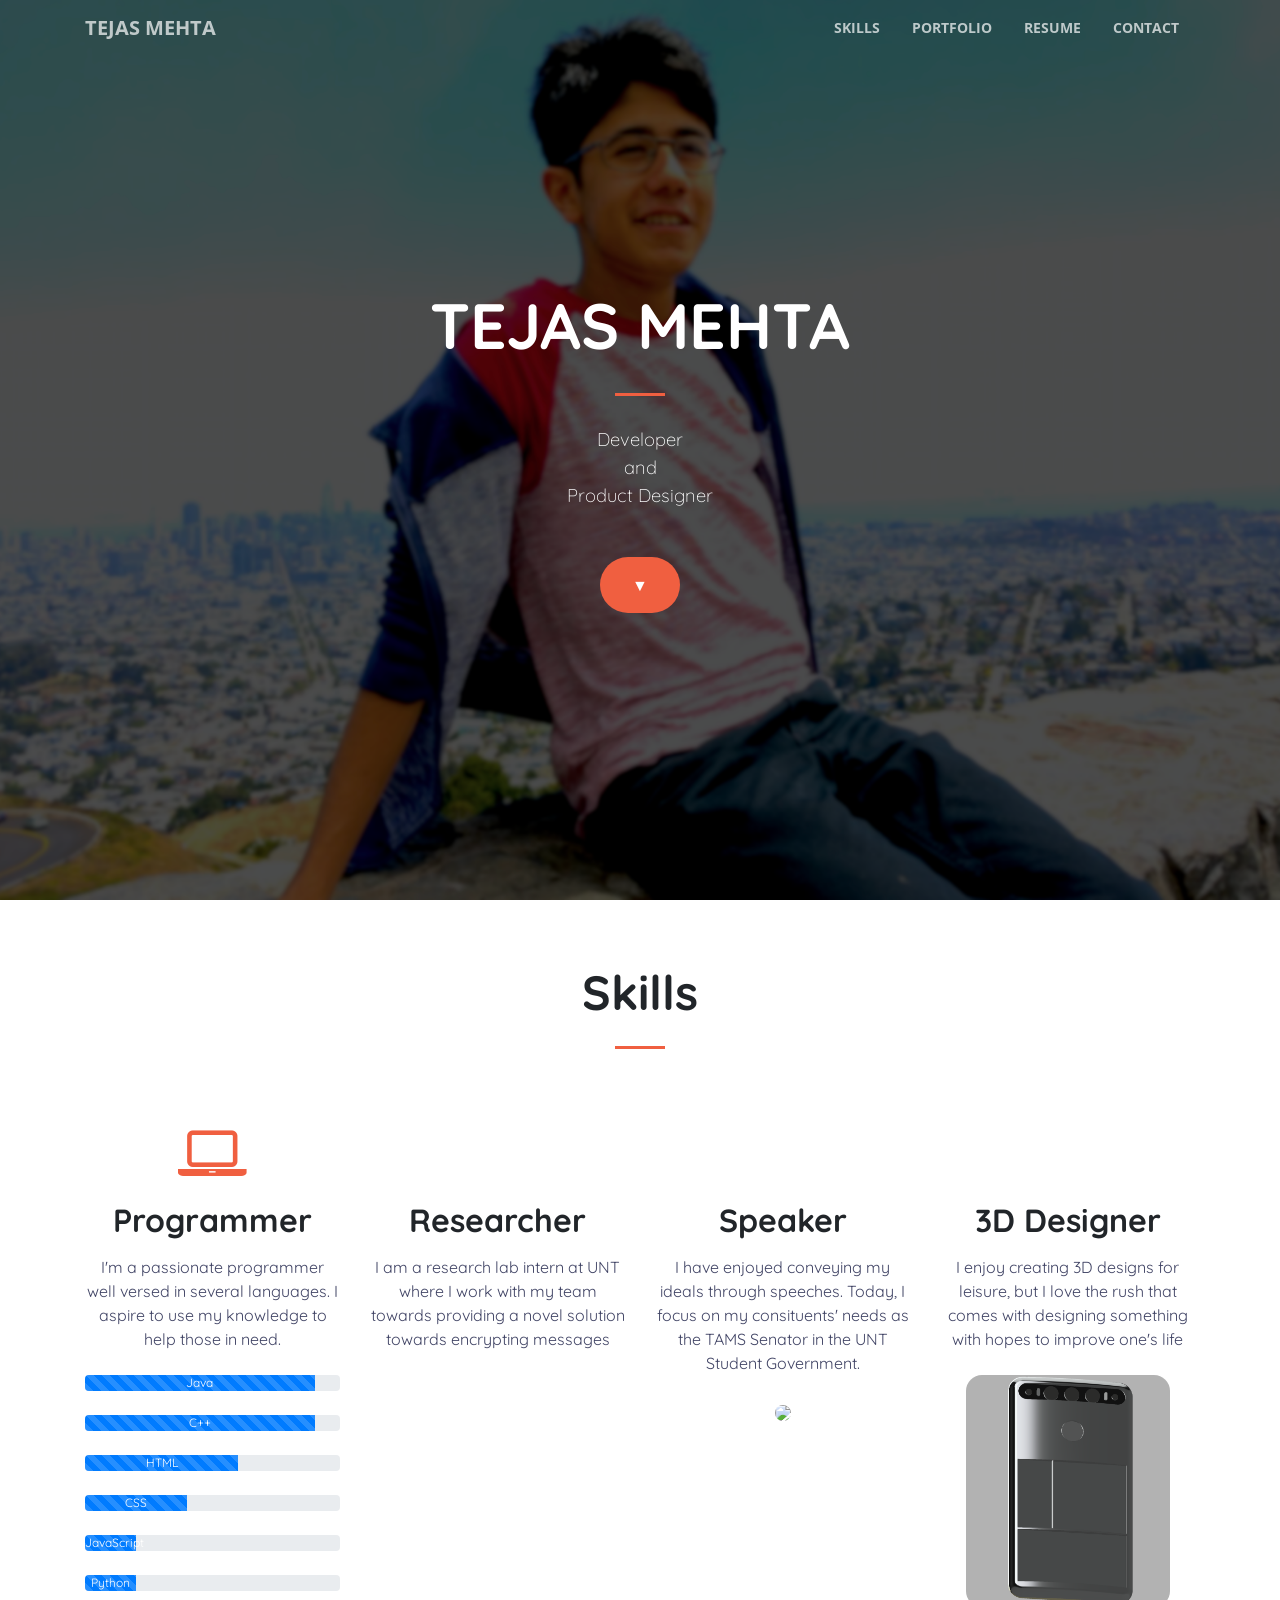
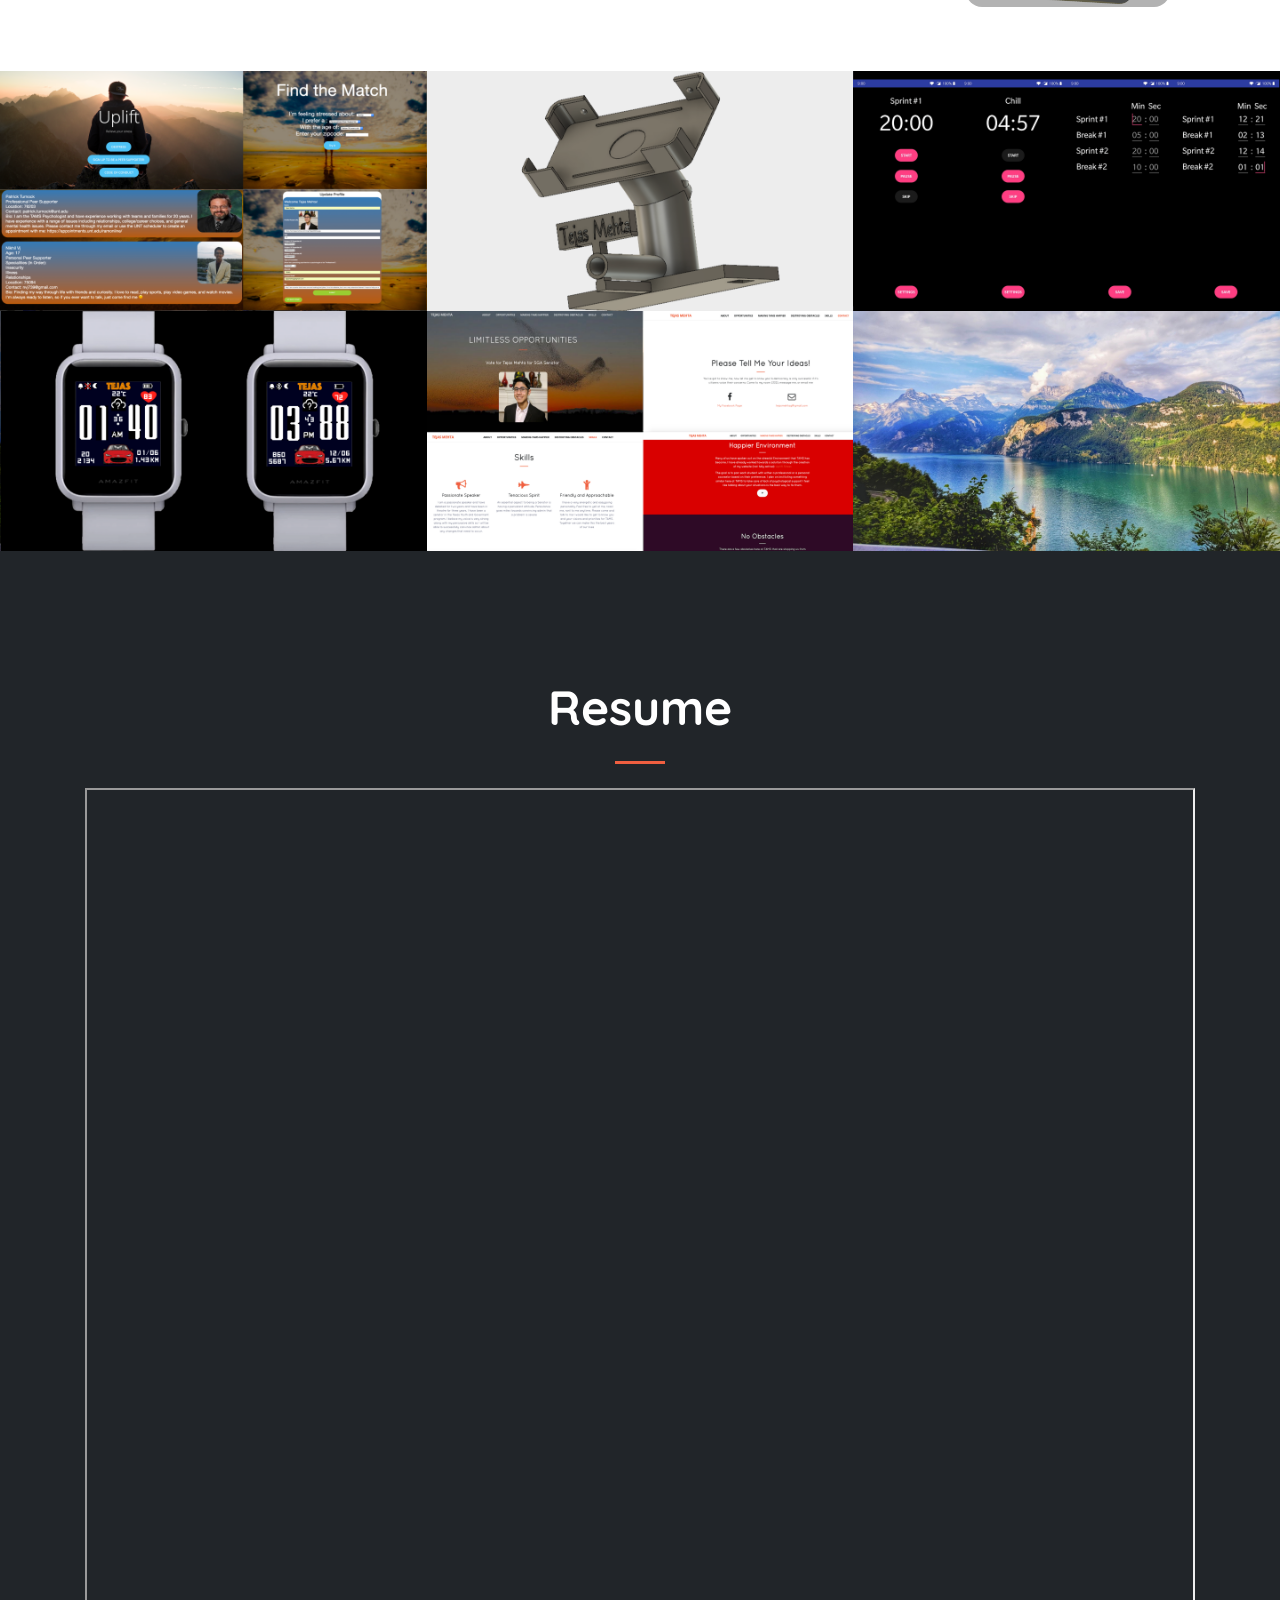
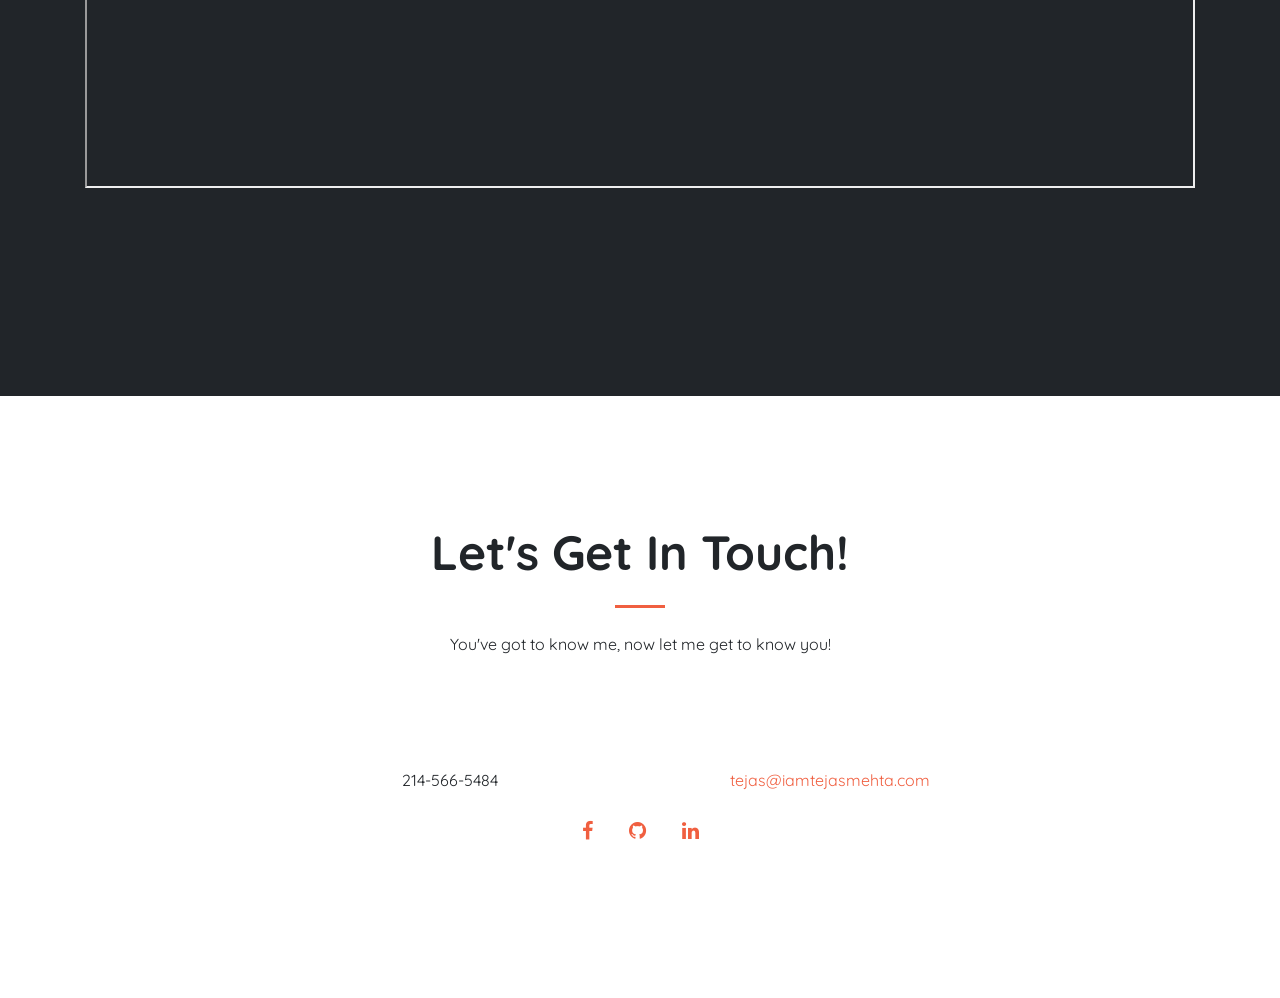
==== commit 84761324: "Update index.html" ====
--- a/index.html
+++ b/index.html
@@ -67,7 +67,7 @@
             <hr>
           </div>
           <div class="col-lg-8 mx-auto">
-            <p class="text-boldish mb-5">Developer<br>~<br>Designer<br>~<br>Life Enthusiast</p>
+            <p class="text-boldish mb-5">Developer<br>and<br>Product Designer</p>
 
           <a class="btn btn-primary btn-xl js-scroll-trigger" href="#skills">&#9660;</a>
           </div>
@@ -291,7 +291,7 @@
         <iframe id="iframepdf" src="TejasCSBResume6.pdf" width="100%" height="1000px" align="middle"></iframe>
         <br>
         <br>
-        <a class="btn btn-light btn-xl sr-button" href="https://drive.google.com/file/d/1D6YU3lhRKOw3DVrWZITuKQxSP9kMrve3/view?usp=sharing">Download Now!</a>
+        <a class="btn btn-light btn-xl sr-button" href="https://drive.google.com/file/d/1D6YU3lhRKOw3DVrWZITuKQxSP9kMrve3/view?usp=sharing">Download</a>
 
   </div>
     </section>
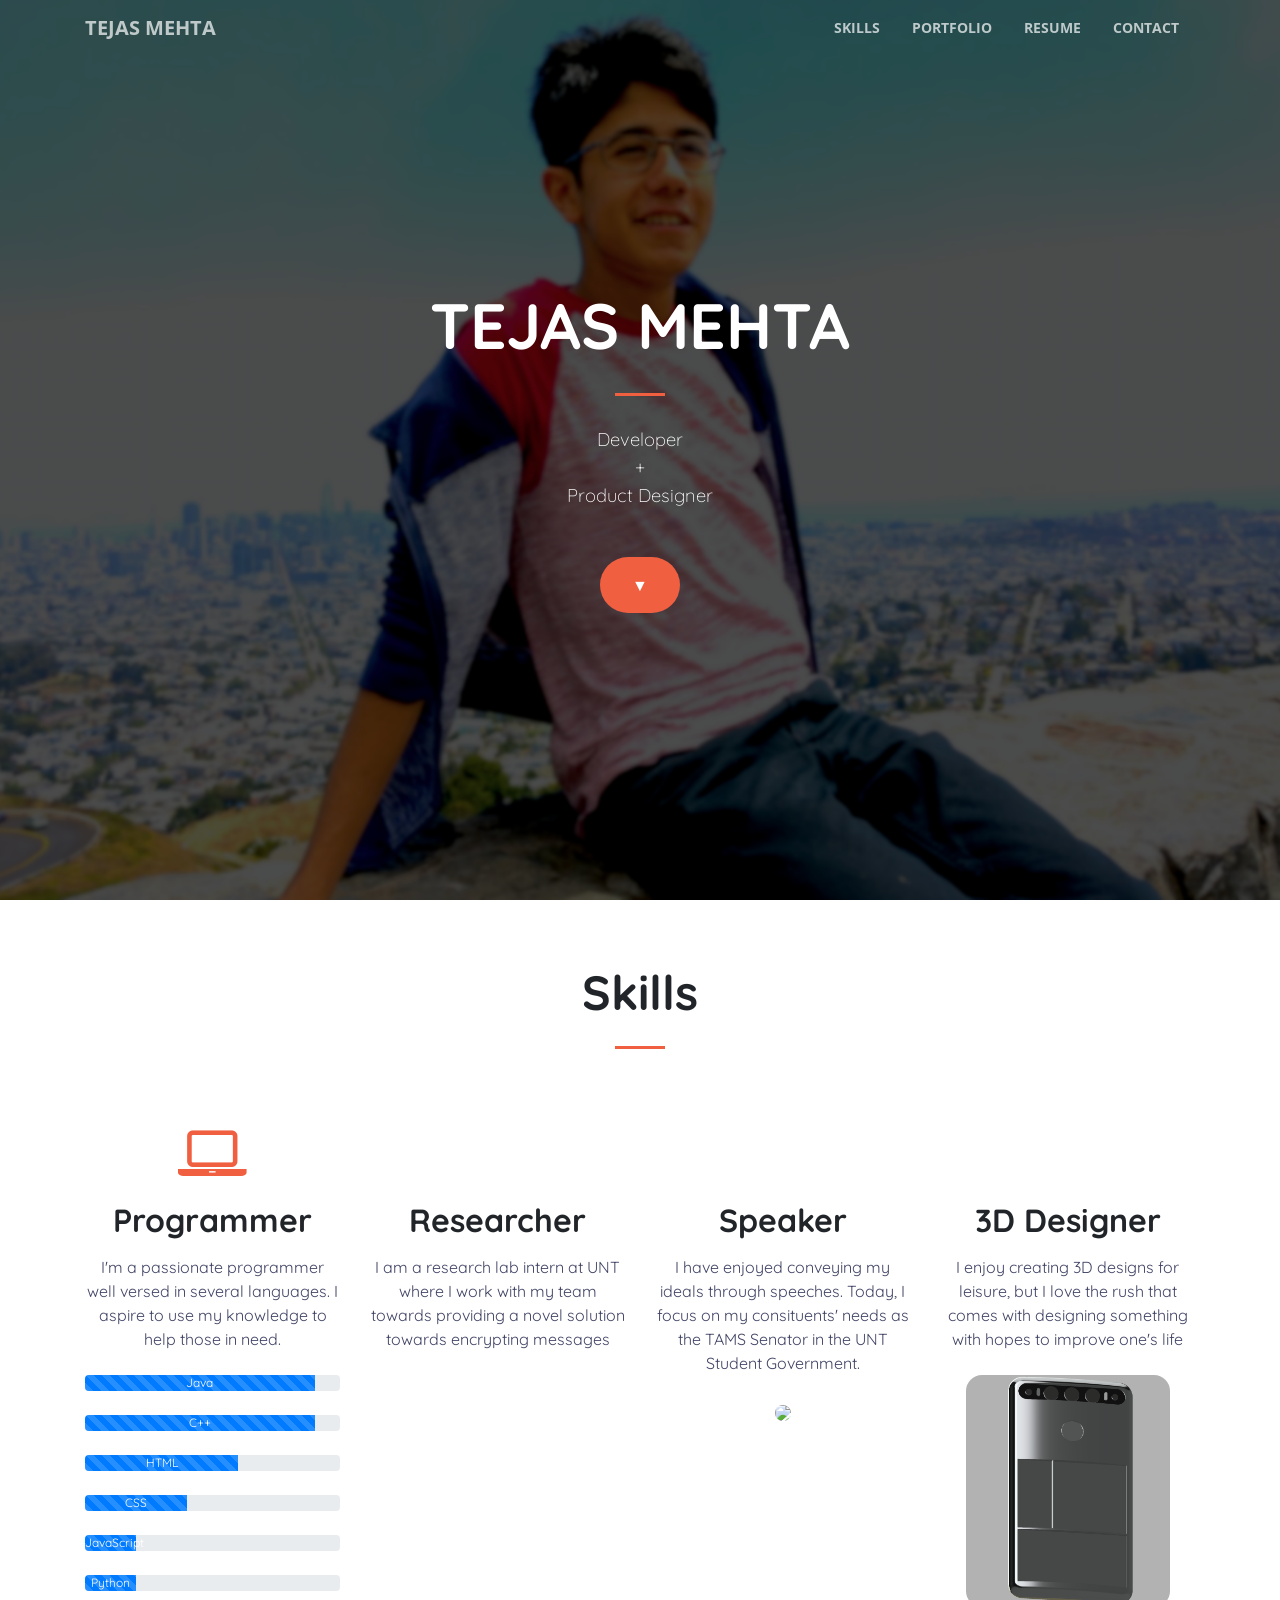
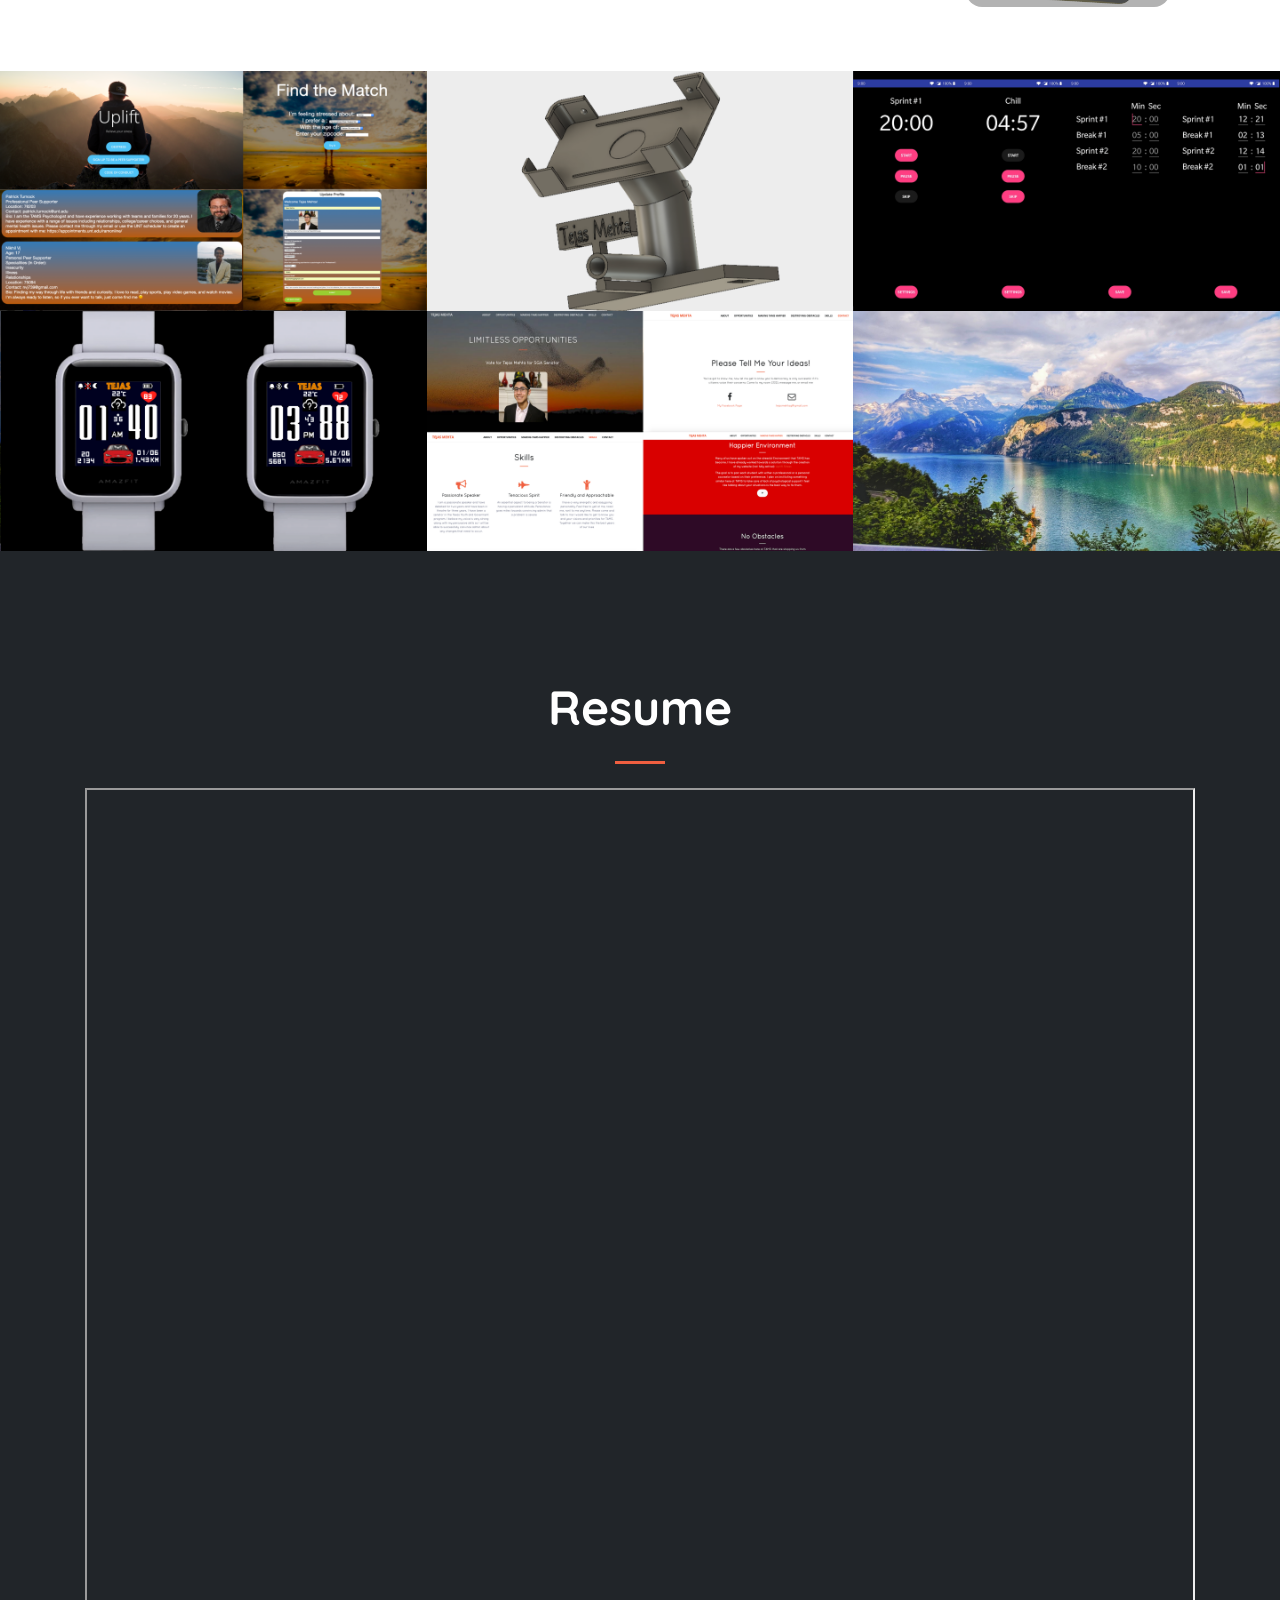
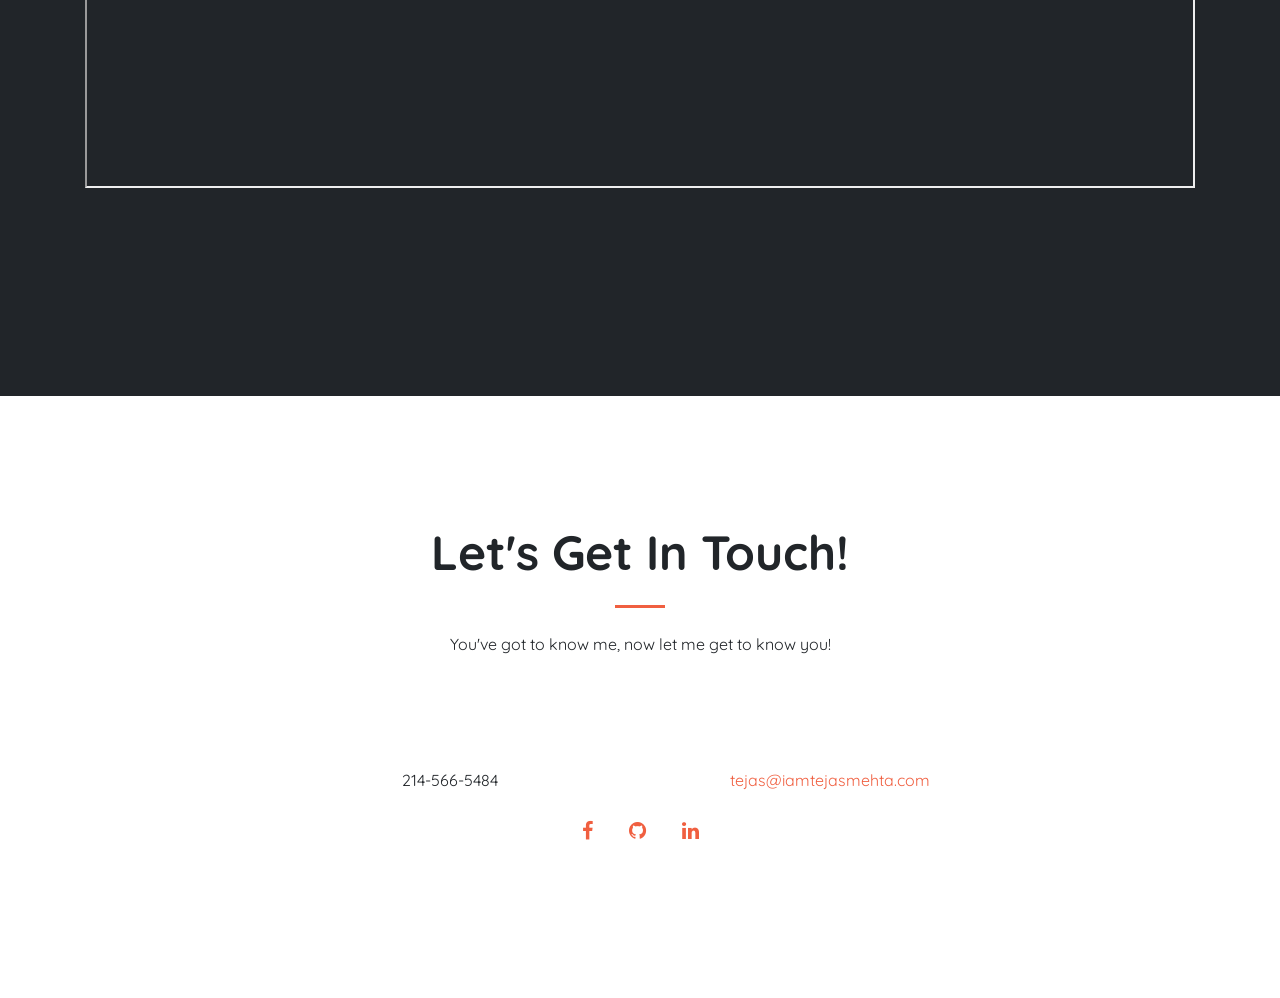
==== commit 018b7599: "Update index.html" ====
--- a/index.html
+++ b/index.html
@@ -67,7 +67,7 @@
             <hr>
           </div>
           <div class="col-lg-8 mx-auto">
-            <p class="text-boldish mb-5">Developer<br>and<br>Product Designer</p>
+            <p class="text-boldish mb-5">Developer<br>+<br>Product Designer</p>
 
           <a class="btn btn-primary btn-xl js-scroll-trigger" href="#skills">&#9660;</a>
           </div>
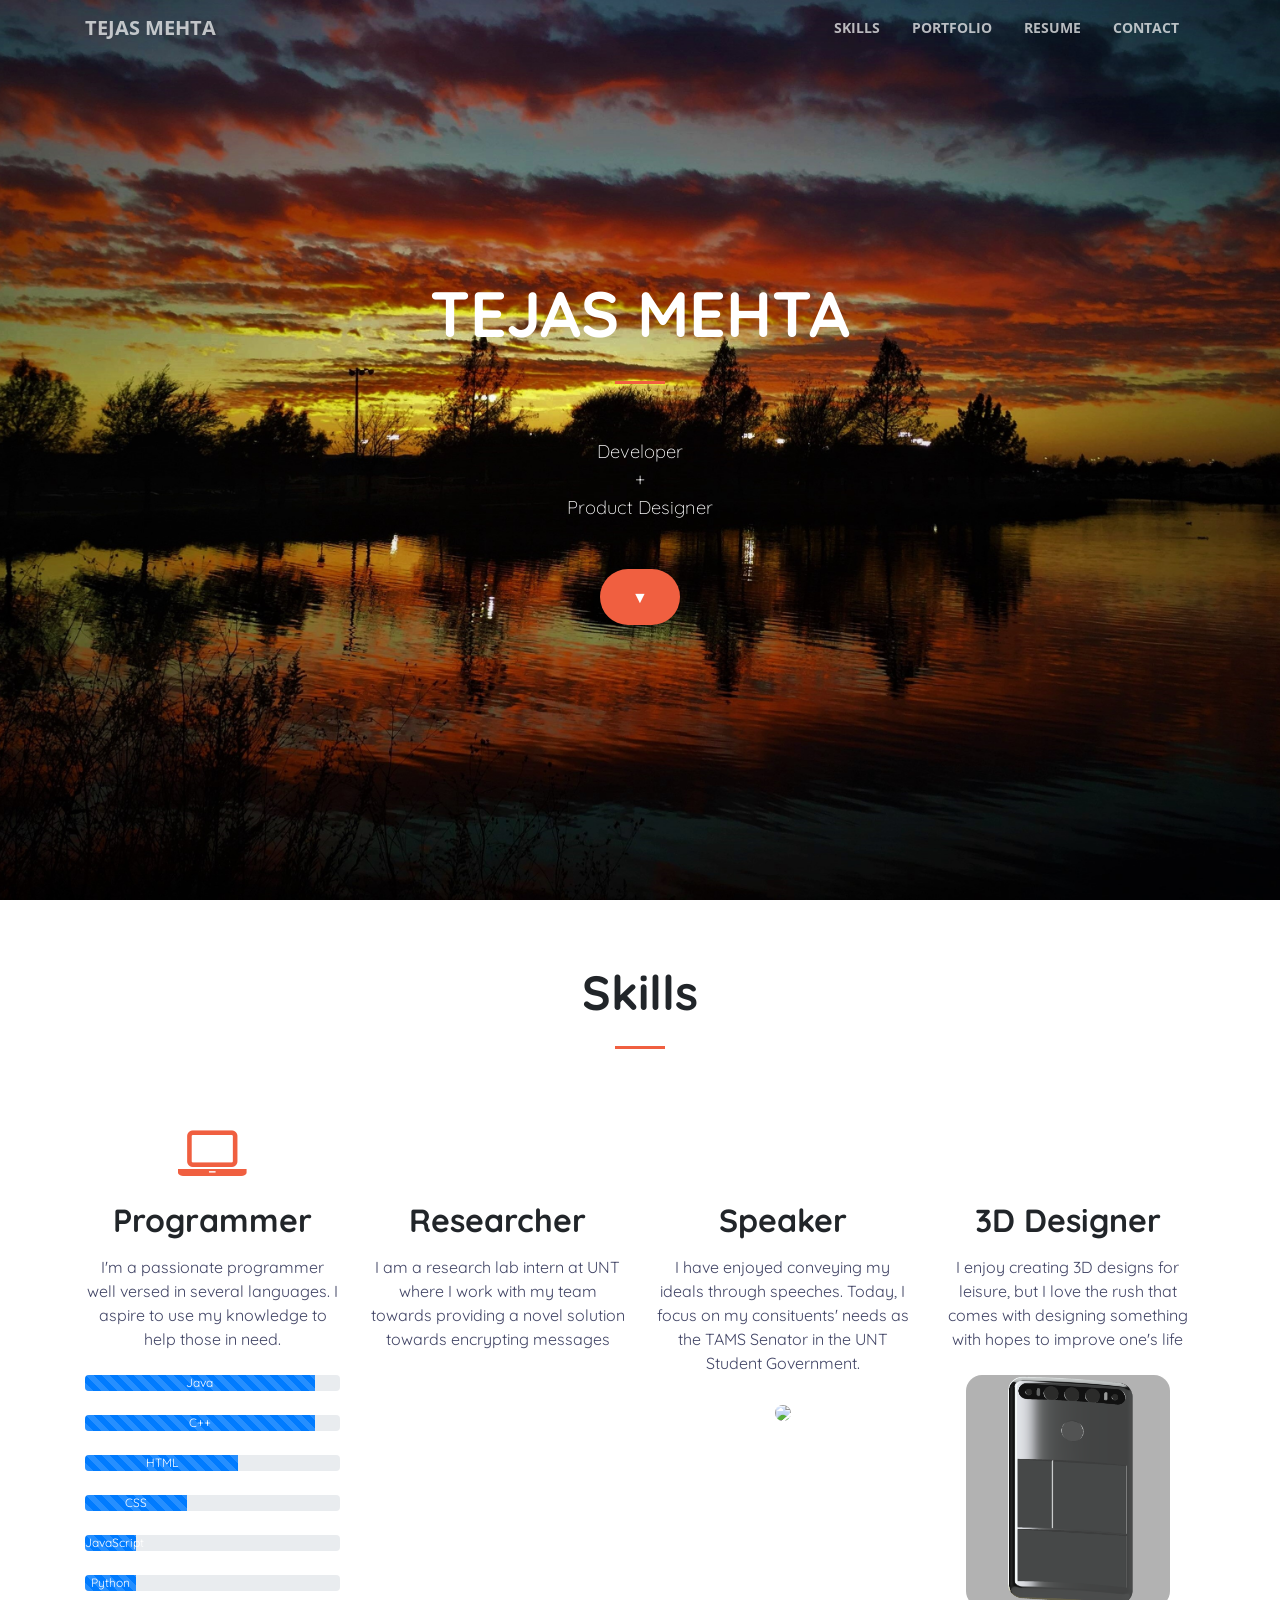
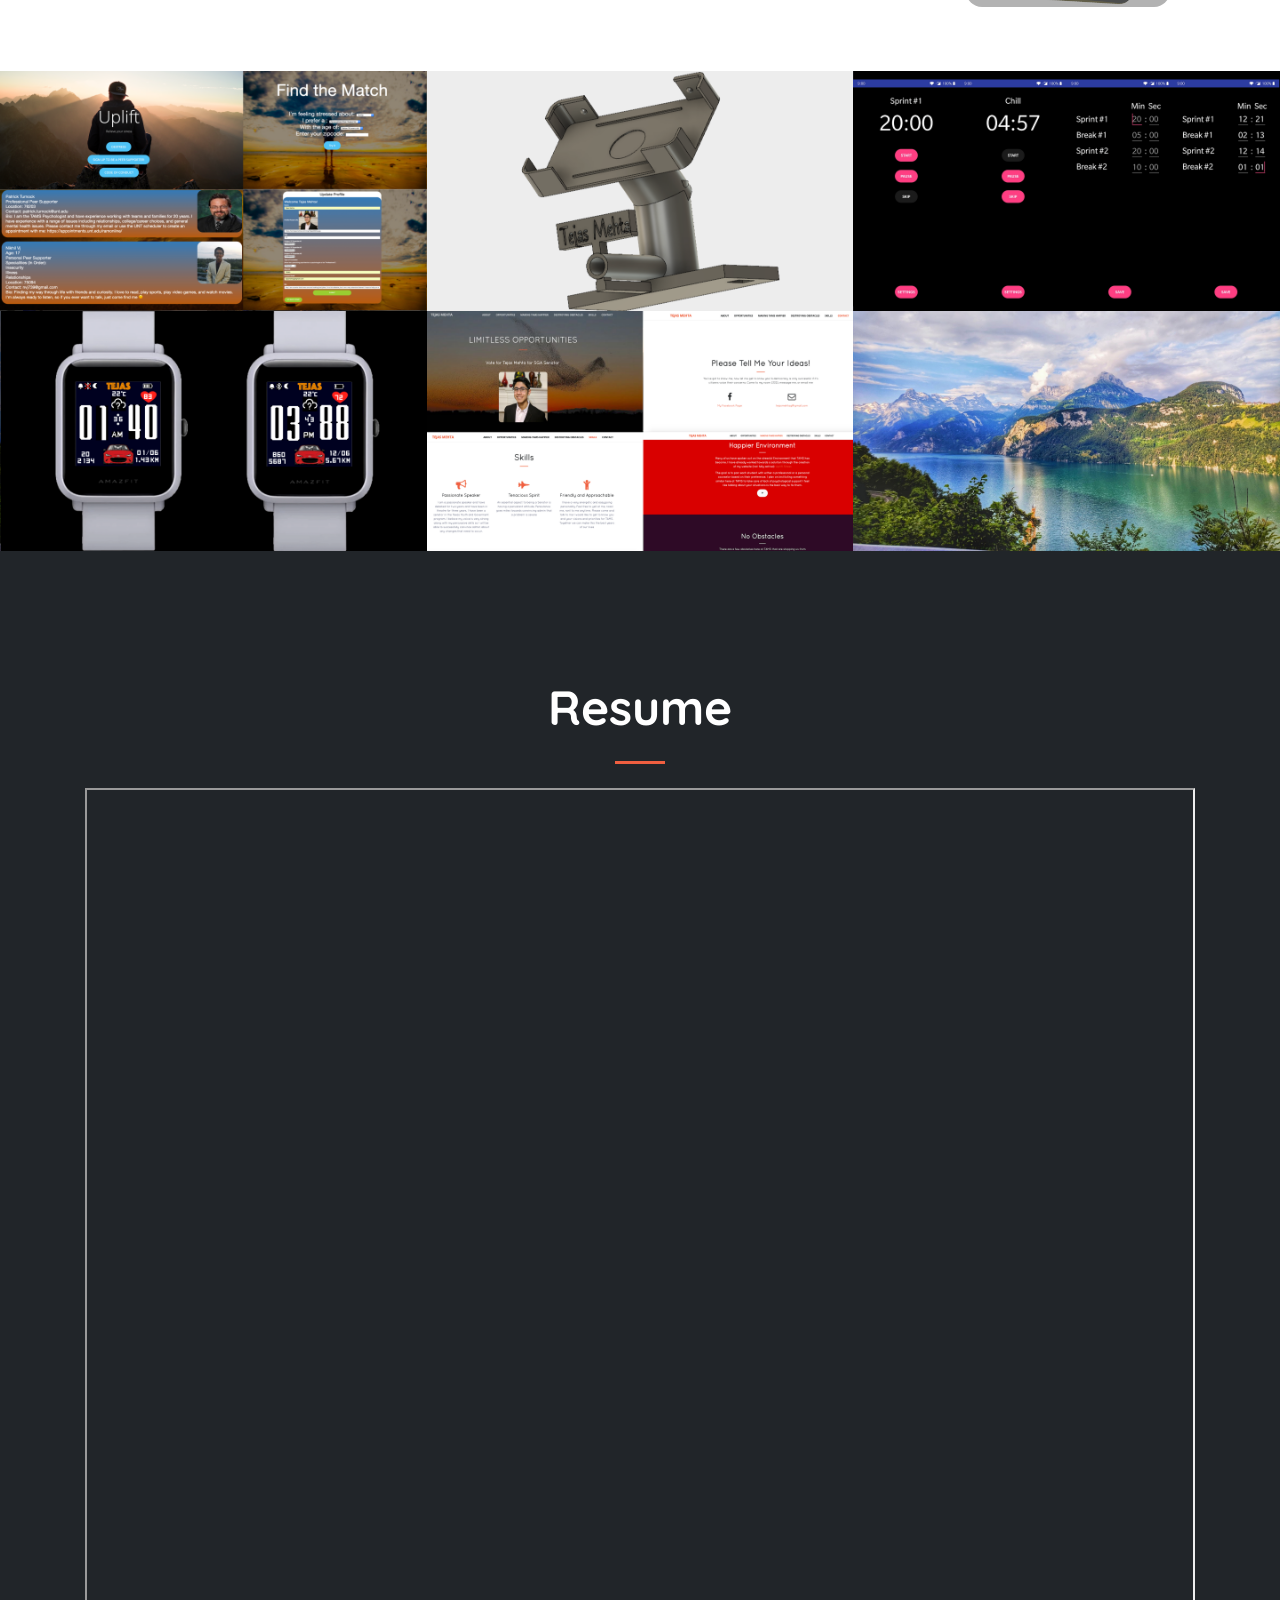
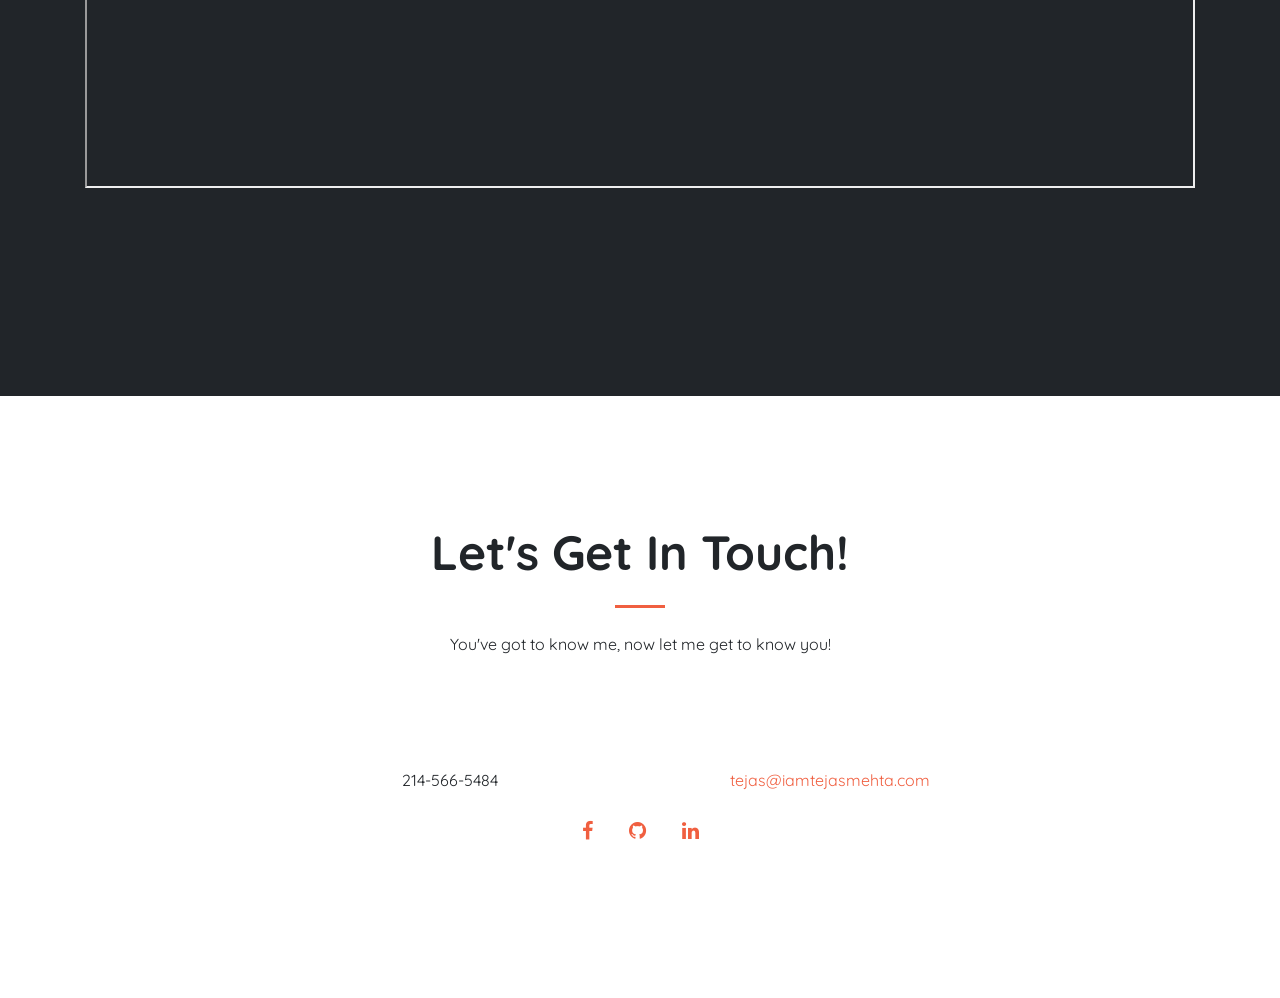
==== commit 3e509edb: "Update index.html" ====
--- a/index.html
+++ b/index.html
@@ -67,6 +67,7 @@
             <hr>
           </div>
           <div class="col-lg-8 mx-auto">
+            <br>
             <p class="text-boldish mb-5">Developer<br>+<br>Product Designer</p>
 
           <a class="btn btn-primary btn-xl js-scroll-trigger" href="#skills">&#9660;</a>
--- a/css/creative.css
+++ b/css/creative.css
@@ -196,7 +196,7 @@
 
   padding-top: 10rem;
   padding-bottom: calc(10rem - 56px);
-background-image: url("../img/head2.png");
+background-image: url("../img/head3.jpeg");
 background-attachment: fixed;
   background-position: center;
   background-repeat: no-repeat;
